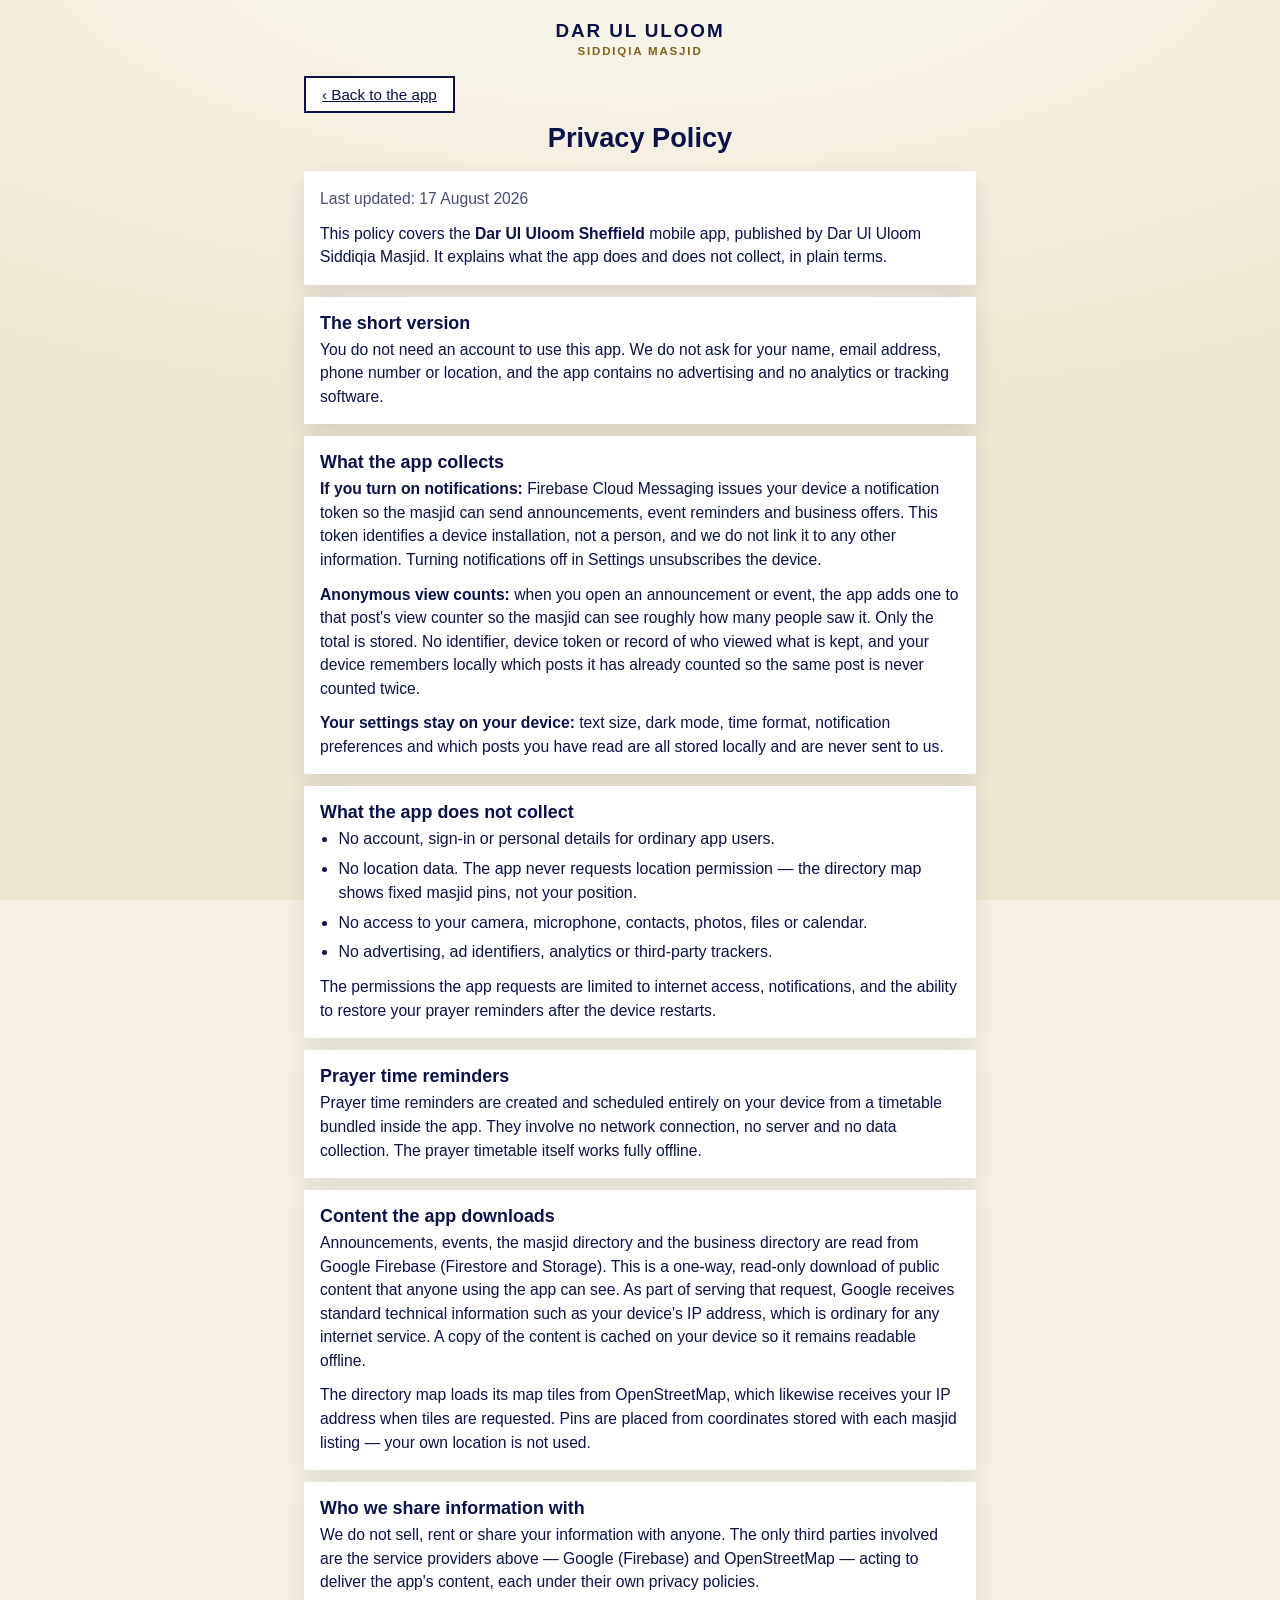
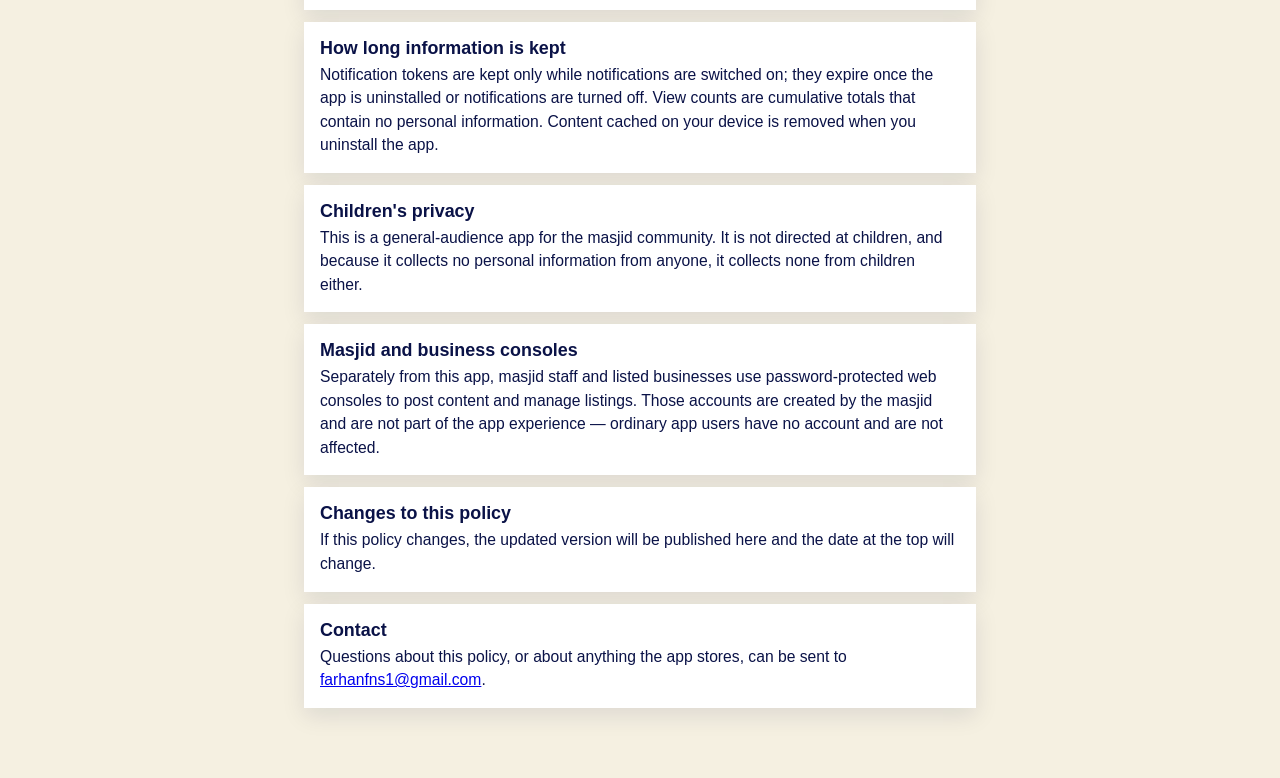
==== privacy.html @ 73d72290 "Sync web build: privacy policy page, iOS-readiness fixes - Add privacy.html, linked from Settings ->" ====
<!DOCTYPE html>
<html lang="en" data-theme="light">
<head>
<meta charset="UTF-8">
<meta name="viewport" content="width=device-width, initial-scale=1.0, maximum-scale=5.0, viewport-fit=cover">
<meta name="theme-color" content="#0A1247">
<title>Privacy Policy — Dar Ul Uloom Sheffield</title>
<!-- ?v= busts stale browser/CDN caches; bump it whenever css/js change -->
<link rel="stylesheet" href="css/theme.css?v=20260817b">
<link rel="stylesheet" href="css/app.css?v=20260817b">
<style>
  /* This page is read start-to-finish rather than scanned, so it runs a
     little narrower and looser than the app's list screens. */
  .policy{max-width:44rem;margin:0 auto;}
  .policy .item p{margin:0 0 calc(.7rem * var(--fs));}
  .policy .item p:last-child{margin-bottom:0;}
  .policy .item ul{margin:0 0 calc(.7rem * var(--fs));padding-left:1.15rem;}
  .policy .item li{margin-bottom:calc(.35rem * var(--fs));line-height:1.5;}
  .updated{opacity:.75;font-size:calc(.85rem * var(--fs));}
</style>
</head>
<body>
  <div class="wrap policy">
    <header>
      <p class="mosque">Dar Ul Uloom<span class="mosque-sub">Siddiqia Masjid</span></p>
    </header>

    <a class="backlink" href="index.html">‹ Back to the app</a>
    <h1 class="title">Privacy Policy</h1>

    <div class="list">
      <div class="item">
        <p class="updated">Last updated: 17 August 2026</p>
        <p>This policy covers the <b>Dar Ul Uloom Sheffield</b> mobile app, published by
           Dar Ul Uloom Siddiqia Masjid. It explains what the app does and does not
           collect, in plain terms.</p>
      </div>

      <div class="item">
        <h2>The short version</h2>
        <p>You do not need an account to use this app. We do not ask for your name,
           email address, phone number or location, and the app contains no advertising
           and no analytics or tracking software.</p>
      </div>

      <div class="item">
        <h2>What the app collects</h2>
        <p><b>If you turn on notifications:</b> Firebase Cloud Messaging issues your
           device a notification token so the masjid can send announcements, event
           reminders and business offers. This token identifies a device installation,
           not a person, and we do not link it to any other information. Turning
           notifications off in Settings unsubscribes the device.</p>
        <p><b>Anonymous view counts:</b> when you open an announcement or event, the app
           adds one to that post's view counter so the masjid can see roughly how many
           people saw it. Only the total is stored. No identifier, device token or
           record of who viewed what is kept, and your device remembers locally which
           posts it has already counted so the same post is never counted twice.</p>
        <p><b>Your settings stay on your device:</b> text size, dark mode, time format,
           notification preferences and which posts you have read are all stored locally
           and are never sent to us.</p>
      </div>

      <div class="item">
        <h2>What the app does not collect</h2>
        <ul>
          <li>No account, sign-in or personal details for ordinary app users.</li>
          <li>No location data. The app never requests location permission — the
              directory map shows fixed masjid pins, not your position.</li>
          <li>No access to your camera, microphone, contacts, photos, files or calendar.</li>
          <li>No advertising, ad identifiers, analytics or third-party trackers.</li>
        </ul>
        <p>The permissions the app requests are limited to internet access, notifications,
           and the ability to restore your prayer reminders after the device restarts.</p>
      </div>

      <div class="item">
        <h2>Prayer time reminders</h2>
        <p>Prayer time reminders are created and scheduled entirely on your device from a
           timetable bundled inside the app. They involve no network connection, no
           server and no data collection. The prayer timetable itself works fully
           offline.</p>
      </div>

      <div class="item">
        <h2>Content the app downloads</h2>
        <p>Announcements, events, the masjid directory and the business directory are
           read from Google Firebase (Firestore and Storage). This is a one-way,
           read-only download of public content that anyone using the app can see. As
           part of serving that request, Google receives standard technical information
           such as your device's IP address, which is ordinary for any internet service.
           A copy of the content is cached on your device so it remains readable offline.</p>
        <p>The directory map loads its map tiles from OpenStreetMap, which likewise
           receives your IP address when tiles are requested. Pins are placed from
           coordinates stored with each masjid listing — your own location is not used.</p>
      </div>

      <div class="item">
        <h2>Who we share information with</h2>
        <p>We do not sell, rent or share your information with anyone. The only third
           parties involved are the service providers above — Google (Firebase) and
           OpenStreetMap — acting to deliver the app's content, each under their own
           privacy policies.</p>
      </div>

      <div class="item">
        <h2>How long information is kept</h2>
        <p>Notification tokens are kept only while notifications are switched on; they
           expire once the app is uninstalled or notifications are turned off. View
           counts are cumulative totals that contain no personal information. Content
           cached on your device is removed when you uninstall the app.</p>
      </div>

      <div class="item">
        <h2>Children's privacy</h2>
        <p>This is a general-audience app for the masjid community. It is not directed at
           children, and because it collects no personal information from anyone, it
           collects none from children either.</p>
      </div>

      <div class="item">
        <h2>Masjid and business consoles</h2>
        <p>Separately from this app, masjid staff and listed businesses use
           password-protected web consoles to post content and manage listings. Those
           accounts are created by the masjid and are not part of the app experience —
           ordinary app users have no account and are not affected.</p>
      </div>

      <div class="item">
        <h2>Changes to this policy</h2>
        <p>If this policy changes, the updated version will be published here and the date
           at the top will change.</p>
      </div>

      <div class="item">
        <h2>Contact</h2>
        <p>Questions about this policy, or about anything the app stores, can be sent to
           <a id="contactEmail" href="mailto:farhanfns1@gmail.com">farhanfns1@gmail.com</a>.</p>
      </div>
    </div>
  </div>

  <script>
    /* The support address appears twice on the page (link text and href), so
       it is written from one place — swapping in a proper support address
       later is a one-line change here. */
    const CONTACT_EMAIL = "farhanfns1@gmail.com";
    const a = document.getElementById("contactEmail");
    a.textContent = CONTACT_EMAIL;
    a.href = "mailto:" + CONTACT_EMAIL;

    /* Match whatever theme and text size the app is set to, so following the
       link out of a dark-mode app does not flash a white page.

       The app passes both in the query string because on a device its
       settings live in Capacitor Preferences (see www/js/store.js), which
       this plain page cannot read — localStorage only holds them in a
       browser. So: URL first, localStorage second, light default last, which
       is also what a standalone visitor gets when this is hosted for the Play
       Store listing. */
    (function(){
      let theme = "", fs = "";
      try{
        const q = new URLSearchParams(location.search);
        theme = q.get("theme") || "";
        fs = q.get("fs") || "";
      }catch(e){ /* ignore */ }
      if(!theme || !fs){
        try{
          const s = JSON.parse(localStorage.getItem("settings.v1") || "{}");
          theme = theme || s.theme || "";
          fs = fs || s.fontScale || "";
        }catch(e){ /* storage blocked — defaults are fine */ }
      }
      if(theme === "dark" || theme === "light"){
        document.documentElement.setAttribute("data-theme", theme);
      }
      const n = Number(fs);
      if(n >= 0.85 && n <= 1.6){
        document.documentElement.style.setProperty("--fs", n.toFixed(2));
      }
    })();
  </script>
</body>
</html>
---- css/theme.css ----
/* ============================================================
   THEME — Dar Ul Uloom Siddiqia Masjid palette:
   navy (#0A1247) + gold (#C9A227) on cream (#F5F0E1),
   taken from the Islamic girih background design.
   Toggle dark mode with  <html data-theme="dark">.
   --fs is the user font-scale multiplier (Settings).
   ============================================================ */
@font-face{
  font-family:'Inter';
  font-style:normal;
  font-weight:100 900;          /* variable: covers all weights */
  font-display:swap;
  src:url('../fonts/inter.woff2') format('woff2');
}
:root{
  --bg:#F5F0E1;             /* cream page */
  --bg2:#EDE6D2;
  --header-grad-top:#FBF8EE;
  --card:#ffffff;
  --ink:#0A1247;            /* navy text */
  --muted:#5d6480;
  --brand:#0A1247;          /* navy (primary) */
  --brand-dark:#06081f;     /* deep navy (bars, table heads) */
  --accent:#7F631A;         /* deep gold — AA-readable text on cream/white */
  --accent-bright:#C9A227;  /* bright gold for lines, borders, highlights */
  --accent-soft:#F7EFD6;
  --line:#E2DAC4;
  --highlight:#FBF1D4;      /* highlighted "next"/today row */
  --highlight-edge:#C9A227;
  --friday:#EAF0F7;         /* Friday row tint (cool, distinct from today's gold) */
  --on-brand:#F5F0E1;       /* text on --brand surfaces */
  --on-navy:#F5F0E1;        /* always-cream text on deep-navy bars */
  --on-brand-soft:rgba(245,240,225,.78);
  --nav-bg:#0A1247;         /* navy bottom-nav bar */
  --nav-ink:rgba(245,240,225,.62);
  --nav-active:#E3C46A;     /* light gold active */
  --danger:#B3402E;         /* unread badge fill — warm brick, not a stock alarm red */
  --on-danger:#F5F0E1;      /* badge number, cream (matches --on-brand) not pure white */
  --pattern:url('../img/pattern-light.svg');
  --fs:1;

  /* Easing. The built-in CSS curves are too weak to read as intentional at
     the short durations this app uses. These are theme-level (not palette)
     so they deliberately sit outside the dark-mode block below. */
  --ease-out:cubic-bezier(0.23, 1, 0.32, 1);      /* entrances, press release */
  --ease-in-out:cubic-bezier(0.77, 0, 0.175, 1);  /* on-screen movement */
}

html[data-theme="dark"]{
  --bg:#0A1247;
  --bg2:#06081f;
  --header-grad-top:#141d5c;
  --card:#131b52;
  --ink:#F5F0E1;
  --muted:#a6adc8;
  --brand:#C9A227;
  --brand-dark:#06081f;
  --accent:#E3C46A;
  --accent-bright:#E3C46A;
  --accent-soft:#182154;
  --line:#26306e;
  --highlight:#1d2764;
  --highlight-edge:#C9A227;
  --friday:#101a4a;         /* Friday row tint (dark) */
  --on-brand:#0A1247;
  --on-brand-soft:rgba(10,18,71,.75);
  --on-navy:#F5F0E1;
  --nav-bg:#06081f;
  --nav-ink:rgba(245,240,225,.55);
  --nav-active:#E3C46A;
  /* Badge stays the same red in both themes — it always sits on navy nav
     chrome or a card, never on the page background, so it doesn't invert. */
  --danger:#C24A36;         /* a touch lighter than light mode, to hold up on dark navy */
  --on-danger:#F5F0E1;
  --pattern:url('../img/pattern-dark.svg');
}
---- css/app.css ----
/* ============================================================
   COMPONENTS — navy / gold theme. Colours from theme.css.
   The girih pattern tiles behind a soft radial wash.
   ============================================================ */
*{box-sizing:border-box;-webkit-tap-highlight-color:transparent;}
html,body{margin:0;padding:0;}
/* No rubber-band overscroll. On iOS the whole page bouncing past its own
   background is the clearest tell that an app is a wrapped website, and
   Apple reads that as a website (guideline 4.2). It also stops the browser's
   own pull-to-refresh fighting ours on Android and the web mirror — js/ptr.js
   drives itself from touchmove deltas, not from native overscroll, so it is
   unaffected by this. */
html,body{overscroll-behavior-y:none;}
body{
  background-color:var(--bg);            /* solid fallback under the layers */
  background-image:
    var(--pattern),
    radial-gradient(1200px 480px at 50% -8%, var(--header-grad-top) 0%, var(--bg) 46%, var(--bg2) 100%);
  background-repeat:repeat, no-repeat;
  background-size:220px 220px, auto;
  background-position:0 0, 0 0;
  background-attachment:fixed, fixed;
  color:var(--ink);
  font-family:'Inter',-apple-system,BlinkMacSystemFont,"Segoe UI",Roboto,"Helvetica Neue",Arial,sans-serif;
  min-height:100vh;
  -webkit-font-smoothing:antialiased;
  padding:0 0 calc(70px + env(safe-area-inset-bottom));
}
.wrap{max-width:560px;margin:0 auto;padding:0 16px;}
[hidden]{display:none !important;}

/* ---------- Header ---------- */
header{ text-align:center; padding:max(20px,env(safe-area-inset-top)) 0 4px; }
.mosque{
  font-size:calc(1.18rem*var(--fs));letter-spacing:.10em;text-transform:uppercase;
  font-weight:800;color:var(--ink);margin:0;line-height:1.15;
}
.mosque .mosque-sub{
  display:block;font-size:calc(.72rem*var(--fs));letter-spacing:.16em;
  font-weight:600;color:var(--accent);margin-top:3px;
}
.title{ font-size:calc(1.7rem*var(--fs));font-weight:800;margin:10px 0 0;line-height:1.1;color:var(--ink);text-align:center; }
.subtitle{ color:var(--muted);text-align:center;font-weight:700;margin:6px 0 0;font-size:calc(.9rem*var(--fs)); }

/* ---------- Date bar ---------- */
.datebar{ display:flex;align-items:stretch;gap:10px;margin-top:18px; }
.datebar .day{
  flex:1;background:var(--card);padding:14px 12px;text-align:center;
  box-shadow:0 8px 24px rgba(10,18,71,.10);display:flex;flex-direction:column;justify-content:center;
}
.day .dow{ font-size:calc(1.6rem*var(--fs));font-weight:800;color:var(--brand);line-height:1.1; }
.day .date{ font-size:calc(1.25rem*var(--fs));font-weight:800;margin-top:3px;color:var(--ink); }
.navbtn{
  width:54px;border:none;background:var(--brand);color:var(--on-brand);
  font-size:calc(1.7rem*var(--fs));font-weight:800;cursor:pointer;
  display:flex;align-items:center;justify-content:center;transition:filter .15s ease;
}
/* :hover moved to the Motion section at the end of this file, gated behind
   (hover: hover) so a tap does not leave it stuck on touch devices */
.navbtn:active{transform:scale(.96);}
.todaybtn{
  display:block;margin:12px auto 0;background:var(--card);border:2px solid var(--brand);
  color:var(--brand);font-weight:800;padding:8px 22px;font-size:calc(.95rem*var(--fs));
  cursor:pointer;letter-spacing:.02em;
}
.todaybtn[hidden]{display:none;}

/* ---------- Countdown ---------- */
.countdown{
  margin-top:12px;background:var(--card);border:2px solid var(--brand);
  padding:12px 16px;display:flex;align-items:center;justify-content:center;gap:10px;
  flex-wrap:wrap;color:var(--ink);text-align:center;box-shadow:0 8px 24px rgba(10,18,71,.08);
}
.cd-label{font-size:calc(1.02rem*var(--fs));font-weight:800;}
.cd-time{font-size:calc(1.5rem*var(--fs));font-weight:800;color:var(--accent);font-variant-numeric:tabular-nums;}
/* "less than a minute" / "now" need to fit where a short time normally sits */
.cd-time.text{font-size:calc(1rem*var(--fs));}
.cd-box{display:flex;align-items:center;justify-content:center;gap:10px;flex-wrap:wrap;flex:1;text-align:center;}
/* Both countdowns: two boxes side by side, split by a divider */
.countdown.split{gap:0;padding:0;}
.countdown.split .cd-box{flex-direction:column;gap:2px;padding:12px 10px;}
.countdown.split .cd-box + .cd-box{border-left:2px solid var(--accent-bright);}
.countdown.split .cd-label{font-size:calc(.82rem*var(--fs));}
.countdown.split .cd-time{font-size:calc(1.28rem*var(--fs));}
.countdown.split .cd-time.text{font-size:calc(.88rem*var(--fs));}

/* ---------- Current prayer bar ---------- */
/* --brand-dark is deep navy in both themes, so this stays readable */
.current{
  margin-top:10px;background:var(--brand-dark);color:var(--on-navy);
  padding:10px 14px;text-align:center;
  font-size:calc(1.02rem*var(--fs));font-weight:700;
  font-variant-numeric:tabular-nums;
}

/* ---------- Card / prayer table ---------- */
.card{ background:var(--card);margin-top:18px;overflow:hidden;box-shadow:0 10px 30px rgba(10,18,71,.12); }
.tablehead{
  display:grid;grid-template-columns:1.3fr 1fr 1fr;background:var(--brand-dark);color:var(--on-navy);
  font-weight:800;text-transform:uppercase;letter-spacing:.08em;font-size:calc(.82rem*var(--fs));
}
.tablehead div{padding:14px;}
.tablehead div:nth-child(1){text-align:left;}
.tablehead div:nth-child(2),.tablehead div:nth-child(3){text-align:right;}
.row{ display:grid;grid-template-columns:1.3fr 1fr 1fr;align-items:center;border-top:1px solid var(--line); }
/* Start-only / Jamaat-only view: two columns instead of three */
.tablehead.single{grid-template-columns:1.6fr 1fr;}
.row.single{grid-template-columns:1.6fr 1fr;}
.row .name{ text-align:left;padding:16px 14px;font-size:calc(1.25rem*var(--fs));font-weight:800;color:var(--ink); }
.row .sub{ display:block;font-size:calc(.72rem*var(--fs));font-weight:700;color:var(--muted);text-transform:uppercase;letter-spacing:.06em;margin-top:1px; }
.row .begins,.row .jamaat{ text-align:right;padding:16px 14px;font-size:calc(1.4rem*var(--fs));font-weight:800;font-variant-numeric:tabular-nums;color:var(--ink); }
.row .jamaat{color:var(--accent);}
.row .dash{color:var(--muted);opacity:.6;font-weight:700;}
.row.sunrise{background:var(--accent-soft);}
.row.sunrise .name{font-size:calc(1.05rem*var(--fs));color:var(--accent);}
.row.sunrise .begins{font-size:calc(1.2rem*var(--fs));color:var(--accent);}
.row.next{ background:var(--highlight);box-shadow:inset 4px 0 0 var(--highlight-edge); }
.row.next .name::after{
  content:"NEXT";display:inline-block;margin-left:8px;background:var(--brand);color:var(--on-brand);
  font-size:calc(.62rem*var(--fs));font-weight:800;padding:3px 8px;vertical-align:middle;letter-spacing:.08em;
}

/* ---------- Monthly timetable ---------- */
.tt-controls{display:flex;justify-content:center;margin-top:14px;}
.seg{display:inline-flex;border:2px solid var(--brand);overflow:hidden;}
.seg button{border:none;background:var(--card);color:var(--brand);font-weight:800;padding:9px 16px;cursor:pointer;font-size:calc(.92rem*var(--fs));}
.seg button.active{background:var(--brand);color:var(--on-brand);}
.monthgrid{ display:grid;grid-template-columns:repeat(3,1fr);gap:10px;margin-top:16px; }
.monthbtn{
  border:none;cursor:pointer;background:var(--card);color:var(--ink);font-weight:800;
  font-size:calc(.96rem*var(--fs));padding:15px 4px;box-shadow:0 6px 18px rgba(10,18,71,.10);
}
.monthbtn.active{background:var(--brand);color:var(--on-brand);}
.monthbtn:active{transform:scale(.97);}
.mt-cap{ color:var(--ink);font-weight:800;text-align:center;font-size:calc(1.2rem*var(--fs));margin:18px 0 10px; }
.mt-table{ width:100%;border-collapse:collapse;background:var(--card);font-variant-numeric:tabular-nums; }
.mt-table th{ background:var(--brand-dark);color:var(--on-navy);font-size:calc(.74rem*var(--fs));text-transform:uppercase;letter-spacing:.04em;padding:10px 6px;position:sticky;top:0; }
.mt-table td{ padding:10px 6px;text-align:center;border-top:1px solid var(--line);font-size:calc(.94rem*var(--fs));color:var(--ink);font-weight:700; }
.mt-table td.d{font-weight:800;color:var(--brand);}
.mt-table td.dy{color:var(--muted);font-size:calc(.86rem*var(--fs));}
/* Friday shading first so today's highlight wins when they coincide */
.mt-table tr.is-fri td{background:var(--friday);}
.mt-table tr.is-fri td.d,.mt-table tr.is-fri td.dy{font-weight:800;}
.mt-table tr.is-today td{background:var(--highlight);}
.mt-table tr.is-today td.d{color:var(--accent);}
/* An admin-customised Jamaat time is deliberately NOT marked here. To a
   congregant the masjid's time simply is the time; flagging it as edited
   invites doubt about which one to trust. The admin console highlights
   its own overridden cells instead, so the masjid can see where they
   differ from the Council of Mosque times. */

/* ---------- Sub-tabs ---------- */
.subtabs{ display:flex;margin-top:16px;border:2px solid var(--brand);overflow:hidden; }
/* min-width:0 is load-bearing: flex:1 = flex-basis:0%, but a flex item's
   default min-width is auto (its content's min-content width), so without
   this a long unbroken word like "Announcements" refuses to shrink below
   its own width and silently overflows past .subtabs' overflow:hidden —
   invisible clipping, not a visible bug, until --fs or a 4th tab exposes it. */
.subtab{
  flex:1;min-width:0;border:none;background:var(--card);color:var(--brand);font-weight:800;cursor:pointer;
  padding:12px 6px;font-size:calc(.96rem*var(--fs));letter-spacing:.02em;line-height:1.15;
  white-space:normal;overflow-wrap:break-word;hyphens:manual;text-align:center;
}
.subtab.active{background:var(--brand);color:var(--on-brand);}

/* ---------- Lists & items ---------- */
.list{margin-top:18px;display:flex;flex-direction:column;gap:12px;}
.item{ background:var(--card);box-shadow:0 8px 22px rgba(10,18,71,.10);padding:16px; }
.item.tappable{cursor:pointer;}
.item.tappable:active{transform:scale(.98);}
.item h2{ margin:0 0 4px;font-size:calc(1.12rem*var(--fs));color:var(--ink);font-weight:800; }
.item .meta{ color:var(--muted);font-weight:700;font-size:calc(.78rem*var(--fs));text-transform:uppercase;letter-spacing:.04em;margin-bottom:8px; }
.item p{ margin:6px 0 0;color:var(--ink);line-height:1.5;font-size:calc(.98rem*var(--fs)); }
.item img{ width:100%;height:auto;margin-top:10px;display:block; }
.item .chev{float:right;color:var(--brand);font-weight:800;font-size:1.3rem;line-height:1;}
.intro{ background:var(--accent-soft);padding:14px 16px;margin-top:18px;color:var(--ink);line-height:1.5;font-size:calc(.92rem*var(--fs));text-align:center; }

.empty{ color:var(--muted);text-align:center;margin:28px 8px;line-height:1.6;font-size:calc(.95rem*var(--fs)); }

/* boxed back button */
.backlink{ display:inline-flex;align-items:center;gap:6px;background:var(--card);border:2px solid var(--brand);color:var(--brand);font-weight:800;cursor:pointer;font-size:calc(.95rem*var(--fs));margin-top:14px;padding:8px 16px; }
.backlink:active{transform:scale(.97);}

/* ---------- Event cards (styled like announcement boxes) ---------- */
.event{ background:var(--card);box-shadow:0 8px 22px rgba(10,18,71,.10);padding:16px; }
.event h2{margin:2px 0 6px;color:var(--ink);font-size:calc(1.16rem*var(--fs));font-weight:800;}
.event .when{color:var(--accent);font-weight:800;font-size:calc(.96rem*var(--fs));}
.event .where{color:var(--muted);font-weight:700;font-size:calc(.88rem*var(--fs));margin-top:2px;}
.event p{margin:8px 0 0;color:var(--ink);line-height:1.5;font-size:calc(.96rem*var(--fs));}

/* ---------- Detail (masjid / business) ---------- */
.detail{margin-top:16px;}
.detail .field{ background:var(--card);box-shadow:0 6px 18px rgba(10,18,71,.08);padding:14px 16px;margin-bottom:10px; }
.detail .field .lbl{ color:var(--muted);font-weight:800;text-transform:uppercase;letter-spacing:.04em;font-size:calc(.72rem*var(--fs)); }
.detail .field .val{ color:var(--ink);font-weight:700;font-size:calc(1.02rem*var(--fs));margin-top:3px;line-height:1.45;word-break:break-word; }
.detail .field a{color:var(--accent);font-weight:800;text-decoration:none;}
/* --ink, not --brand-dark: --brand-dark is deliberately fixed at near-black
   in both themes (it backs the navy bars), so as heading text it turned
   near-invisible in dark mode. --ink flips with the theme and matches the
   business name above it. */
.detail .section-cap{color:var(--ink);font-weight:800;font-size:calc(1.05rem*var(--fs));margin:18px 0 8px;}
/* Layered on top of .section-cap rather than replacing it — the base class
   is also swept up in two shared font-weight rules further down. Centred
   and larger so it reads as the divider between a business's own details
   and its posts, with a hairline above to make the split explicit. */
.detail .section-cap.offers-cap{
  text-align:center;font-size:calc(1.35rem*var(--fs));
  margin:26px 0 14px;padding-top:18px;border-top:2px solid var(--line);
}
/* Social links sit in a normal .field box so they read as one more piece
   of business info rather than a loose row of icons. */
.social-row{ display:flex;gap:18px;margin-top:8px; }
.social-ico{ display:inline-flex;color:var(--accent);transition:transform 160ms var(--ease-out); }
.social-ico svg{ width:28px;height:28px;display:block;fill:currentColor; }
.social-ico:active{ transform:scale(.94); }

/* Copy-to-clipboard button on the right of address/phone fields */
.detail .field.has-copy{ display:flex;align-items:center;gap:10px; }
.detail .field .fieldmain{ flex:1;min-width:0; }
.copybtn{
  flex:0 0 auto;border:none;background:transparent;cursor:pointer;padding:8px;
  color:var(--muted);display:inline-flex;align-items:center;justify-content:center;
  transition:transform 160ms var(--ease-out), color 150ms ease;
}
.copybtn svg{ width:20px;height:20px;display:block;fill:currentColor; }
.copybtn:active{ transform:scale(.9); }
.copybtn.copied{ color:var(--accent); }
/* Card surface + Card-resting shadow, same as .item/.card. It used to use
   --accent-soft with no shadow, which in dark mode is nearly the same
   lightness as the page behind it — the card dissolved into the background
   and took its (individually legible) text with it. */
.offer{ background:var(--card);box-shadow:0 8px 22px rgba(10,18,71,.10);padding:12px 14px;margin-bottom:10px; }
.offer .meta{color:var(--muted);font-weight:700;font-size:calc(.74rem*var(--fs));text-transform:uppercase;}
.offer h3{margin:2px 0 4px;color:var(--ink);font-size:calc(1rem*var(--fs));font-weight:800;}
.offer img{width:100%;height:auto;display:block;margin:8px 0;}
.offer p{margin:0;color:var(--ink);line-height:1.45;font-size:calc(.94rem*var(--fs));}

/* ---------- Directory grid (square masjid cards, 2-up) ---------- */
.dir-grid{ display:grid;grid-template-columns:1fr 1fr;gap:12px;margin-top:18px; }
.dir-grid .card-sq{
  background:var(--card);box-shadow:0 8px 22px rgba(10,18,71,.10);
  padding:14px 12px;cursor:pointer;display:flex;flex-direction:column;justify-content:center;align-items:center;text-align:center;
}
.dir-grid .card-sq:active{transform:scale(.98);}
.dir-grid .card-sq h2{margin:0;color:var(--ink);font-size:calc(1.02rem*var(--fs));font-weight:800;line-height:1.2;}
.dir-grid .card-sq .meta{margin-top:6px;color:var(--muted);font-weight:700;font-size:calc(.78rem*var(--fs));}
/* Business logo. Cropped square so a portrait or landscape upload can't
   stretch one tile taller than its neighbour and break the grid. */
/* 4:3 rather than square: most business logos are horizontal wordmarks,
   which a square crop cuts the ends off. Wide enough to suit a photo too,
   without the image swallowing the 2-up tile. */
.dir-grid .card-sq .biz-thumb{ width:100%;aspect-ratio:4/3;object-fit:cover;margin-bottom:10px;display:block; }

/* Category filter and reset-alerts button share one row. The filter takes
   the slack because its option labels are long; the button only ever says
   two words. min-width:0 so the select can actually shrink (see .subtab). */
.dir-filter{ display:flex;gap:8px;align-items:stretch;margin-top:14px; }
.dir-filter select{ flex:1;min-width:0; }
.resetbtn{ flex:0 0 auto;margin-top:0;white-space:nowrap;padding:8px 12px;font-size:calc(.85rem*var(--fs)); }
/* A reserved-but-unfilled directory slot ("Masjid 3 (to be added)") is real,
   intentional admin content, not an error — but full card weight makes it
   read as a broken listing. Render it as an honestly empty ledger line
   instead: no shadow, no solid fill, a dashed hairline in place of a border. */
.dir-grid .card-sq.placeholder{background:transparent;box-shadow:none;border:2px dashed var(--line);}
.dir-grid .card-sq.placeholder h2{color:var(--muted);font-weight:700;}
.dir-grid .card-sq.placeholder .meta{color:var(--muted);font-weight:600;text-transform:uppercase;letter-spacing:.04em;}

/* ---------- Directory map ---------- */
.mapbtn{ width:100%;justify-content:center;margin-bottom:4px; }
#mapCanvas{
  height:min(60vh,460px);margin-top:14px;
  background:var(--card);border:2px solid var(--brand);
}
/* Leaflet ships rounded popups and a rounded zoom control; square them
   off so the map reads as part of this app rather than a foreign widget. */
#mapCanvas .leaflet-popup-content-wrapper,
#mapCanvas .leaflet-popup-tip,
#mapCanvas .leaflet-bar,
#mapCanvas .leaflet-bar a{ border-radius:0; }
#mapCanvas .leaflet-popup-content{ font-family:inherit;color:var(--ink);margin:12px 14px;line-height:1.45; }
#mapCanvas .leaflet-popup-content strong{ font-size:calc(1rem*var(--fs));font-weight:700; }
#mapCanvas .leaflet-popup-content span{ color:var(--muted);font-size:calc(.85rem*var(--fs)); }
#mapCanvas .map-detail{
  margin-top:10px;background:var(--brand);color:var(--on-brand);border:none;
  padding:8px 14px;font-weight:700;font-size:calc(.88rem*var(--fs));
  font-family:inherit;cursor:pointer;
  transition:transform 160ms var(--ease-out);
}
#mapCanvas .map-detail:active{ transform:scale(.97); }

/* ---------- Settings ---------- */
.settings{margin-top:18px;display:flex;flex-direction:column;gap:14px;}
.set-card{ background:var(--card);box-shadow:0 8px 22px rgba(10,18,71,.10);padding:16px; }
.set-card h2{margin:0 0 12px;color:var(--ink);font-size:calc(1.05rem*var(--fs));font-weight:800;}
.set-row{ display:flex;align-items:center;justify-content:space-between;gap:12px;padding:8px 0;border-top:1px solid var(--line); }
.set-row:first-of-type{border-top:none;}
.set-row .lbl{color:var(--ink);font-weight:700;font-size:calc(.98rem*var(--fs));}
.set-row .lbl small{display:block;color:var(--muted);font-weight:600;font-size:calc(.78rem*var(--fs));margin-top:2px;}
.stepper{display:inline-flex;align-items:center;gap:10px;}
.stepper button{ border:none;background:var(--brand);color:var(--on-brand);width:40px;height:40px;font-weight:800;cursor:pointer;font-size:1.2rem;line-height:1; }
.stepper button:active{transform:scale(.94);}
.stepper .v{min-width:46px;text-align:center;font-weight:800;color:var(--ink);}
.num-input{ width:74px;padding:9px;border:2px solid var(--line);background:var(--card);color:var(--ink);font-weight:800;font-size:calc(1rem*var(--fs));text-align:center; }
select.sel{ padding:9px 10px;border:2px solid var(--line);background:var(--card);color:var(--ink);font-weight:800;font-size:calc(.95rem*var(--fs)); }

/* iOS-style toggle — deliberately rounded (with the pull-to-refresh spinner
   below), the two intentional exceptions to the Square Corner Rule. */
.toggle{position:relative;width:52px;height:30px;flex:0 0 auto;}
.toggle input{opacity:0;width:100%;height:100%;margin:0;cursor:pointer;}
.toggle .track{ position:absolute;inset:0;background:var(--line);border-radius:30px;transition:background 150ms ease;pointer-events:none; }
/* shadow tinted from --brand navy, not black, per the Navy Shadow Rule */
.toggle .knob{ position:absolute;top:3px;left:3px;width:24px;height:24px;background:#fff;border-radius:50%;transition:transform 150ms var(--ease-out);box-shadow:0 2px 4px rgba(10,18,71,.25);pointer-events:none; }
.toggle input:checked + .track{background:var(--brand);}
.toggle input:checked + .track + .knob{transform:translateX(22px);}

/* ---------- Footer note ---------- */
.note{ color:var(--muted);font-size:calc(.82rem*var(--fs));text-align:center;margin:22px 8px 0;line-height:1.5; }

/* ---------- Pull-to-refresh ---------- */
.ptr{ position:relative;height:0;overflow:hidden;display:flex;align-items:center;justify-content:center;color:var(--brand);font-weight:800;font-size:calc(.85rem*var(--fs));transition:height .15s ease; }
.ptr.pulling{height:46px;}
.ptr .spin{width:18px;height:18px;border:3px solid var(--line);border-top-color:var(--brand);border-radius:50%;margin-right:8px;}
.ptr.refreshing .spin{animation:ptr-spin .7s linear infinite;}
@keyframes ptr-spin{to{transform:rotate(360deg);}}

/* ---------- Bottom navigation (text-only) ---------- */
.bottomnav{
  position:fixed;left:0;right:0;bottom:0;z-index:30;
  display:flex;background:var(--nav-bg);
  padding-bottom:env(safe-area-inset-bottom);
  box-shadow:0 -4px 20px rgba(10,18,71,.30);
}
/* The bar has a fixed width and six items, so its type deliberately does
   NOT scale with --fs — otherwise large text sizes overflow the bar. */
.navitem{
  flex:1;min-width:0;border:none;background:transparent;color:var(--nav-ink);cursor:pointer;
  display:flex;flex-direction:column;align-items:center;justify-content:center;gap:4px;padding:8px 2px;
  font-size:.7rem;font-weight:500;letter-spacing:0;line-height:1.15;
  /* long labels wrap instead of being clipped; "Announce&shy;ments"
     supplies a tidy break point, break-word is the fallback */
  white-space:normal;overflow-wrap:normal;hyphens:manual;text-align:center;
}
.navitem .ico{width:22px;height:22px;display:block;}
/* currentColor so the icon dims/tints with the label — previously the icon
   stayed solid white and only the text marked the active tab */
.navitem .ico svg{width:100%;height:100%;fill:currentColor;display:block;}
.navitem.active{color:var(--nav-active);}
.navitem:active{transform:scale(.96);}

/* ---------- Unread badge ----------
   The third and final sanctioned exception to the Square Corner Rule
   (alongside the settings toggle and the pull-to-refresh spinner): a
   circular count badge is near-universal native convention and reads
   as status chrome, not as one of the app's surfaces.
   Radius is a pill rather than 50% so a two-digit count stays legible
   instead of squashing into an ellipse. Size is fixed rather than
   scaled by --fs, for the same reason the nav itself opts out. */
.navitem .ico, .subtab, .dir-grid .card-sq{ position:relative; }
.badge{
  position:absolute;top:-5px;right:-8px;
  min-width:16px;height:16px;padding:0 4px;
  border-radius:999px;
  background:var(--danger);color:var(--on-danger);
  font-size:.62rem;font-weight:700;line-height:16px;text-align:center;
  font-variant-numeric:tabular-nums;
  box-shadow:0 2px 4px rgba(10,18,71,.25);
  pointer-events:none;
}
/* Sub-tabs and directory tiles are padded boxes, so their badge tucks
   into the corner instead of hanging off an icon's edge. */
.subtab .badge, .dir-grid .card-sq .badge{ top:5px;right:5px; }

/* ---------- "More" drawer ---------- */
.drawer-backdrop{ position:fixed;inset:0;background:rgba(6,8,31,.5);z-index:40; }
.drawer{
  position:fixed;left:0;right:0;bottom:0;z-index:41;background:var(--nav-bg);
  padding:8px 0 calc(14px + env(safe-area-inset-bottom));
  max-width:560px;margin:0 auto;box-shadow:0 -10px 40px rgba(6,8,31,.4);
}
.drawer .grip{width:42px;height:5px;border-radius:3px;background:rgba(255,255,255,.35);margin:8px auto 6px;}
.drawer .draweritem{
  display:flex;align-items:center;gap:14px;width:100%;border:none;background:transparent;
  padding:15px 22px;font-size:calc(1.05rem*var(--fs));font-weight:600;color:var(--on-navy);cursor:pointer;text-align:left;
}
.drawer .draweritem .ico{width:22px;height:22px;display:inline-flex;flex:0 0 auto;}
.drawer .draweritem .ico svg{width:100%;height:100%;fill:#ffffff;}
.drawer .draweritem:active{background:rgba(255,255,255,.12);}

/* Square corners are the system default (border-radius's initial value is
   0) — every card/button/image above deliberately omits its own radius
   rather than declaring 0 and relying on this block to win the cascade.
   The only two rounded shapes in the app are the toggle switch and the
   pull-to-refresh spinner, both declared explicitly where they're defined. */
/* Directory boxes: plain box, no green strip on top */
.dir-grid .card-sq{ border-top:none; }

/* ---------- Lighter Inter weighting ---------- */
body{ font-weight:400; }
/* secondary / body text → regular */
.subtitle,.row .sub,.item .meta,.detail .field .lbl,.offer .meta,.set-row .lbl,
.set-row .lbl small,.note,.intro,.item p,.event p,.detail .field .val,
.event .where,.offer p,.stepper .v,.ptr{ font-weight:400; }
/* headings, labels, nav, controls → medium */
.mosque,.title,.day .dow,.day .date,.navbtn,.todaybtn,.cd-label,.tablehead,
.subtab,.monthbtn,.seg button,.mt-cap,.item h2,.event h2,.event .when,.offer h3,
.section-cap,.set-card h2,.navitem,.backlink,.mt-table th,.mt-table td,.mt-table td.d,
.num-input,select.sel,.stepper button,.dir-grid .card-sq h2,.dir-grid .card-sq .meta{ font-weight:500; }
/* prayer times kept clearly readable → semibold */
.row .name,.row .begins,.row .jamaat,.cd-time,.row.next .name::after{ font-weight:600; }
/* titles & headings → bold */
.mosque,.title,.item h2,.event h2,.set-card h2,.section-cap,.mt-cap,
.dir-grid .card-sq h2,.offer h3{ font-weight:700; }

/* ---------- Event images ---------- */
.event img{width:100%;height:auto;display:block;margin:10px 0 4px;}

/* ---------- Settings "About" link row ---------- */
.set-row.linkrow{cursor:pointer;border-top:none;padding:4px 0;}
.linkrow .chev{color:var(--brand);font-weight:800;font-size:1.3rem;line-height:1;}
.set-row.linkrow:active{opacity:.7;}

/* ---------- First-run onboarding ---------- */
.onboard-banner{
  background:var(--brand-dark);color:var(--on-navy);padding:16px;margin-top:16px;
  text-align:center;font-weight:600;line-height:1.6;font-size:calc(1rem*var(--fs));
}
.onboard-continue{
  display:block;width:100%;margin:18px 0 8px;background:var(--brand);color:var(--on-brand);
  border:none;padding:16px;font-weight:700;font-size:calc(1.05rem*var(--fs));
  cursor:pointer;font-family:inherit;letter-spacing:.02em;
}
.onboard-continue:active{transform:scale(.99);}
/* timetable dates bold; sub-tab headings bold */
.mt-table td.d{ font-weight:700; }
.subtab{ font-weight:700; }

/* ============================================================
   MOTION
   Last in the file so these transitions win over the earlier
   component rules. Only transform/opacity/colour animate — all
   composited, none trigger layout. Durations are deliberately
   short: this is a reference app people check quickly, and the
   bottom nav is tapped more than anything else in it.
   Paired with www/js/motion.js.
   ============================================================ */

/* ---- Press feedback ----
   The :active scales above already existed but had no transition, so the
   press snapped and the release snapped back. These three had no :active
   state at all despite being buttons. */
.todaybtn:active,.seg button:active,.subtab:active{ transform:scale(.97); }

.navbtn,.todaybtn,.monthbtn,.seg button,.subtab,.item.tappable,.backlink,
.dir-grid .card-sq,.stepper button,.navitem,.onboard-continue,.set-row.linkrow{
  transition:transform 160ms var(--ease-out),
             opacity 160ms var(--ease-out),
             color 150ms ease,
             filter 150ms ease;
}

/* ---- Entrances ----
   One-shot animations with no fill, so the resting state is always the
   normal, fully-visible one. See the note at the top of js/motion.js for
   why these are animations rather than transitions. */

/* Bottom-nav tab switch. Incoming section only; the outgoing one hides
   instantly, so there is no overlap and no delay before the new view is
   usable. 160ms is deliberately near the floor of perceptible. */
.wrap > section.view-enter{ animation:view-in 160ms var(--ease-out); }
@keyframes view-in{ from{ opacity:0;transform:translateY(6px); } }

/* Content swapped inside a view (sub-tabs, refreshes) fades only: the tabs
   sit directly above the list, so vertical movement there reads as jitter. */
.fade-enter{ animation:fade-in 120ms var(--ease-out); }
@keyframes fade-in{ from{ opacity:0; } }

/* Directory drill-down. Detail arrives from the right, the list returns
   from the left, so the hierarchy is legible. Small offsets — a cue, not
   a page transition. */
#mosqueDetail.detail-enter{ animation:detail-in 200ms var(--ease-out); }
@keyframes detail-in{ from{ opacity:0;transform:translateX(12px); } }
#dirList.back-enter{ animation:back-in 200ms var(--ease-out); }
@keyframes back-in{ from{ opacity:0;transform:translateX(-8px); } }

/* ---- List stagger (first render of Events / Announcements) ----
   Purely decorative, and never blocks interaction. Capped at six items:
   past that the delay outweighs the effect. */
/* `backwards` holds the from-state through the delay, so the hidden period
   comes from the animation itself — nothing keeps an item at opacity:0 if
   the animation never runs. */
.list.stagger > *{ animation:item-in 240ms var(--ease-out) backwards; }
.list.stagger > *:nth-child(1){animation-delay:0ms;}
.list.stagger > *:nth-child(2){animation-delay:40ms;}
.list.stagger > *:nth-child(3){animation-delay:80ms;}
.list.stagger > *:nth-child(4){animation-delay:120ms;}
.list.stagger > *:nth-child(5){animation-delay:160ms;}
.list.stagger > *:nth-child(n+6){animation-delay:200ms;}
@keyframes item-in{ from{ opacity:0;transform:translateY(8px); } }

/* ---- Badge entrance ----
   Plain CSS animation rather than motion.js's enter(): badges re-render
   with every list render, and enter()'s remove/reflow/re-add replay is
   built for whole-view entrances, not dozens of list items. */
.badge{ animation:badge-in 160ms var(--ease-out); }
@keyframes badge-in{ from{ opacity:0;transform:scale(.4); } }

/* ---- Reduced motion ----
   Gentler, not zero: the fades stay (they still bridge the content swap),
   the movement goes. The stagger is skipped in JS. */
@media (prefers-reduced-motion: reduce){
  /* swap in the movement-free keyframe; the fade still bridges the swap */
  .wrap > section.view-enter,
  #mosqueDetail.detail-enter,
  #dirList.back-enter{ animation-name:fade-in; }
  .navbtn:active,.todaybtn:active,.monthbtn:active,.item.tappable:active,
  .backlink:active,.dir-grid .card-sq:active,.stepper button:active,
  .navitem:active,.onboard-continue:active,.seg button:active,
  .subtab:active,.social-ico:active,.copybtn:active{ transform:none; }
  .list.stagger > *{ animation:none; }
  .badge{ animation-name:fade-in; }   /* keep the fade, drop the pop */
}

/* ---- Hover ----
   Gated so a tap on a touch device does not leave a stuck hover state. */
@media (hover: hover) and (pointer: fine){
  .navbtn:hover{ filter:brightness(1.06); }
}
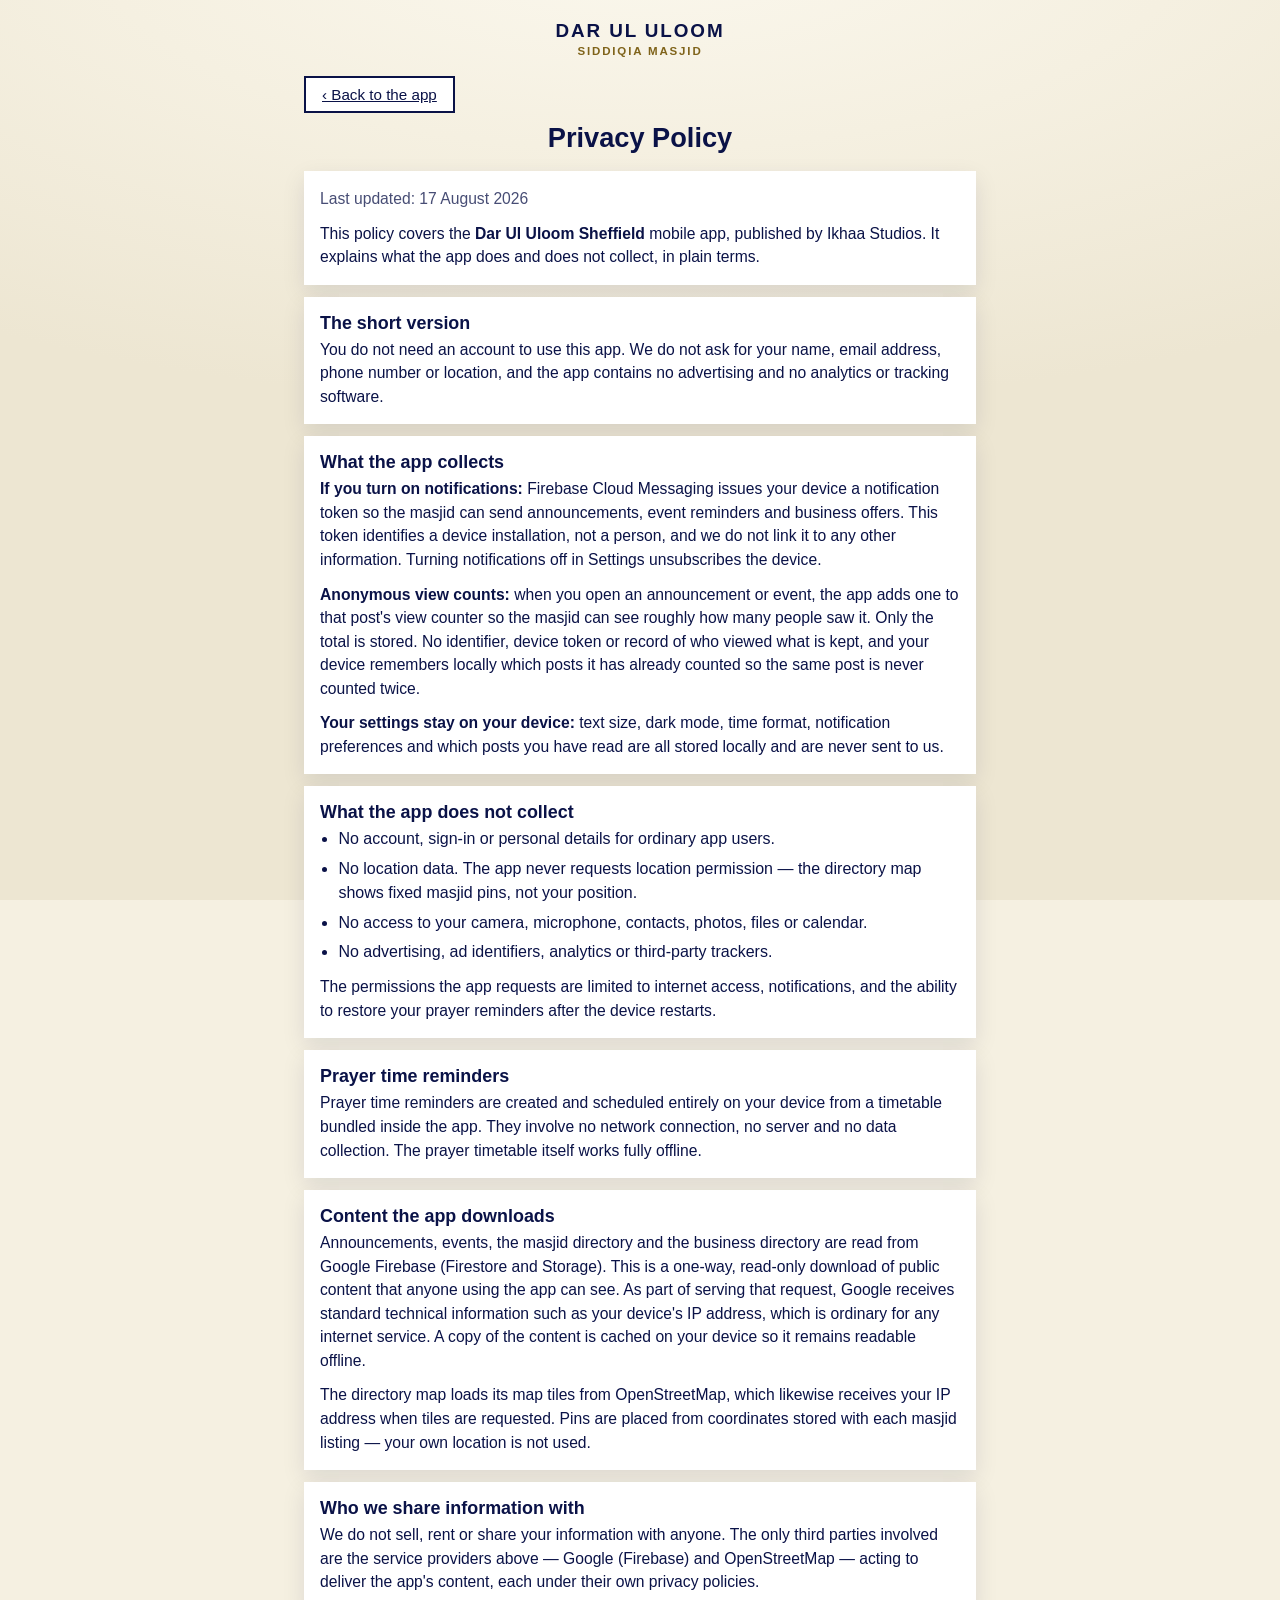
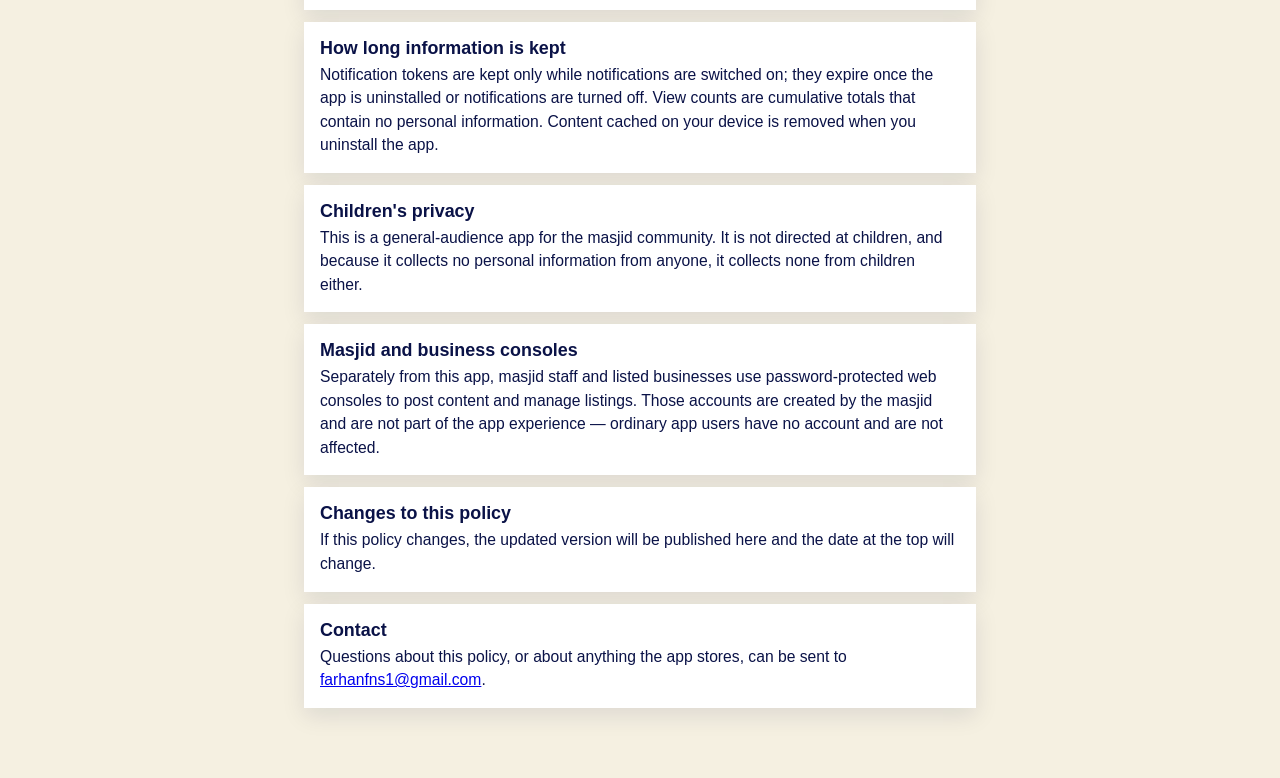
==== commit 1588ca8b: "Credit Ikhaa Studios as publisher in the privacy policy Co-Authored-By: Claude Sonnet 5 <noreply@ant" ====
--- a/privacy.html
+++ b/privacy.html
@@ -32,7 +32,7 @@
       <div class="item">
         <p class="updated">Last updated: 17 August 2026</p>
         <p>This policy covers the <b>Dar Ul Uloom Sheffield</b> mobile app, published by
-           Dar Ul Uloom Siddiqia Masjid. It explains what the app does and does not
+           Ikhaa Studios. It explains what the app does and does not
            collect, in plain terms.</p>
       </div>
 
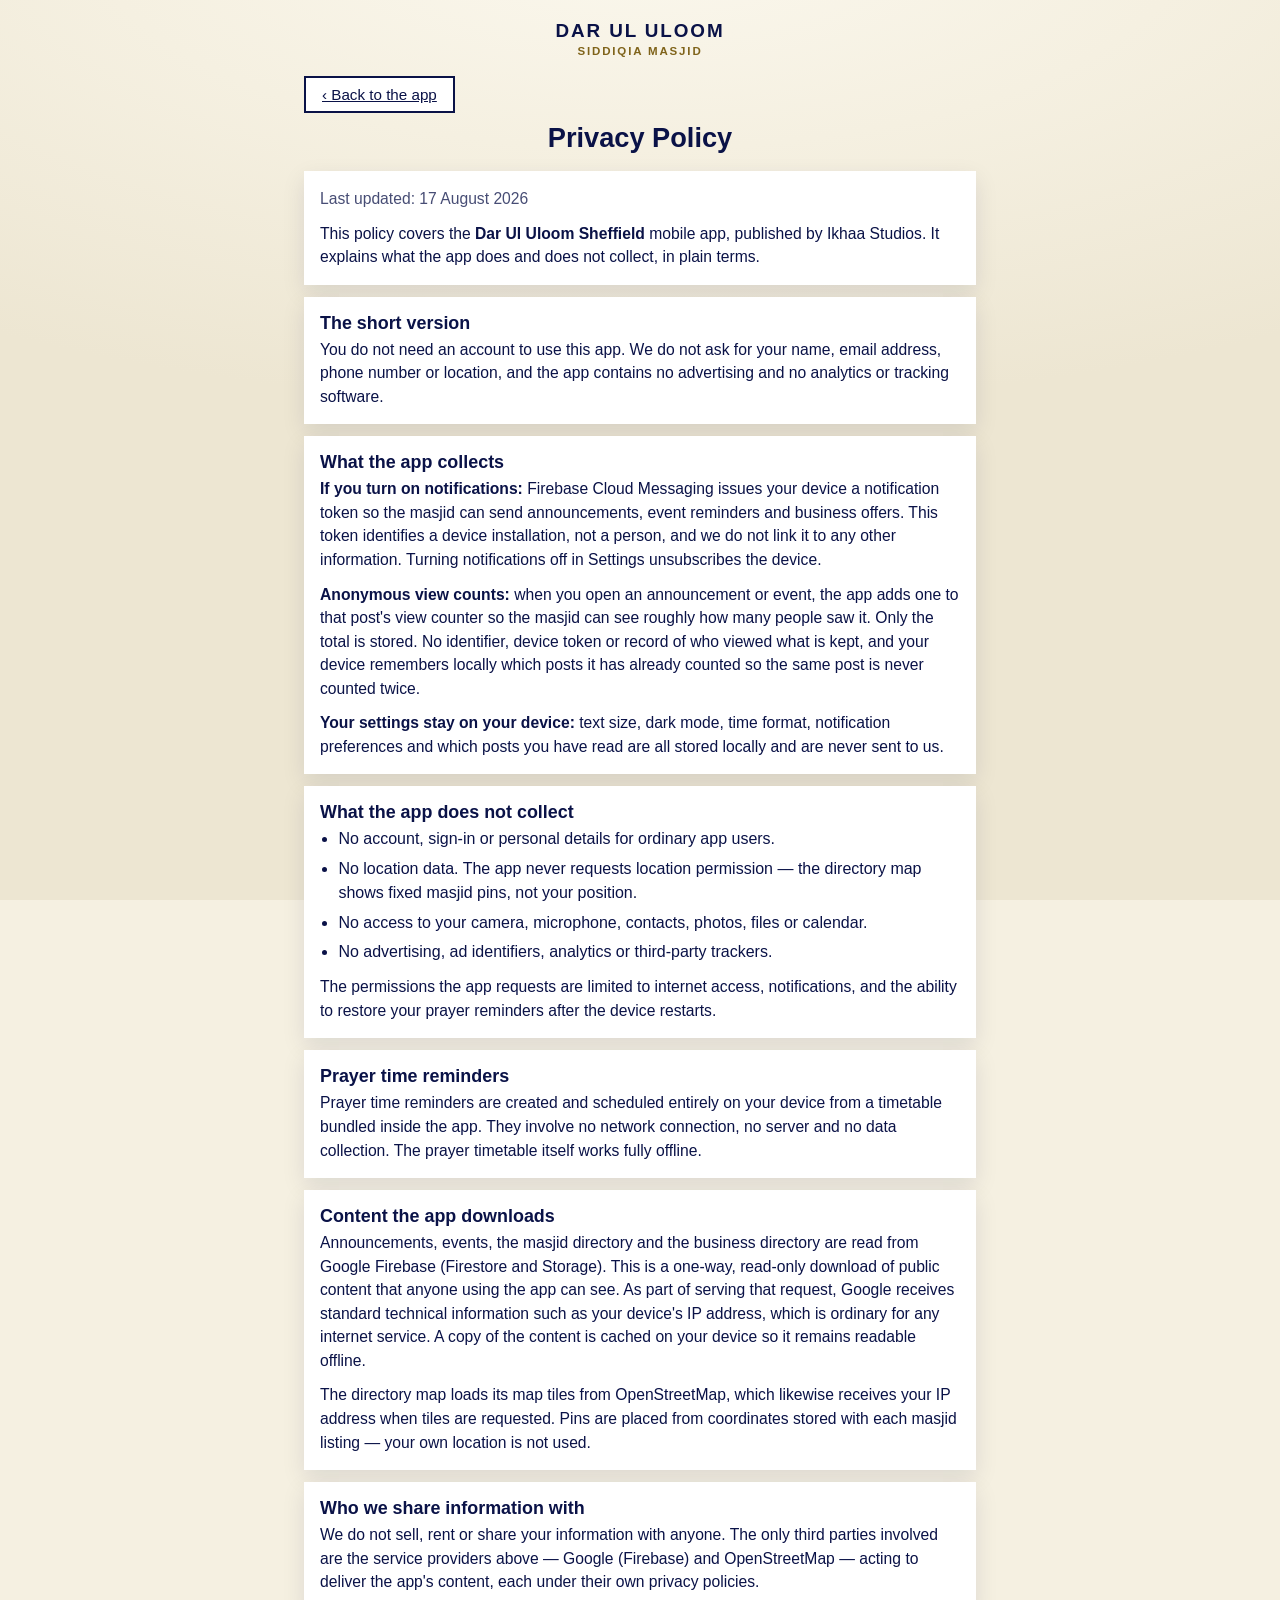
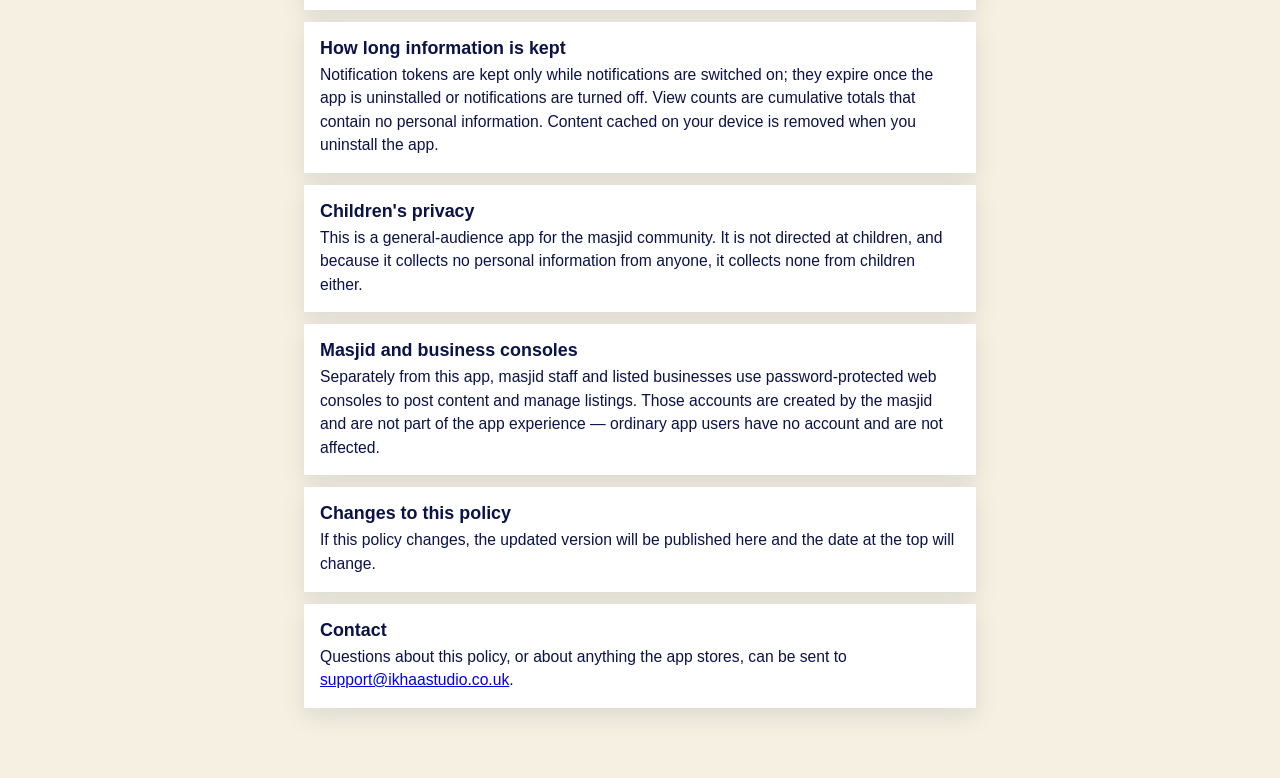
==== commit 06655cca: "Use a real support email instead of a personal Gmail farhanfns1@gmail.com was the public contact in " ====
--- a/privacy.html
+++ b/privacy.html
@@ -134,7 +134,7 @@
       <div class="item">
         <h2>Contact</h2>
         <p>Questions about this policy, or about anything the app stores, can be sent to
-           <a id="contactEmail" href="mailto:farhanfns1@gmail.com">farhanfns1@gmail.com</a>.</p>
+           <a id="contactEmail" href="mailto:support@ikhaastudio.co.uk">support@ikhaastudio.co.uk</a>.</p>
       </div>
     </div>
   </div>
@@ -143,7 +143,7 @@
     /* The support address appears twice on the page (link text and href), so
        it is written from one place — swapping in a proper support address
        later is a one-line change here. */
-    const CONTACT_EMAIL = "farhanfns1@gmail.com";
+    const CONTACT_EMAIL = "support@ikhaastudio.co.uk";
     const a = document.getElementById("contactEmail");
     a.textContent = CONTACT_EMAIL;
     a.href = "mailto:" + CONTACT_EMAIL;
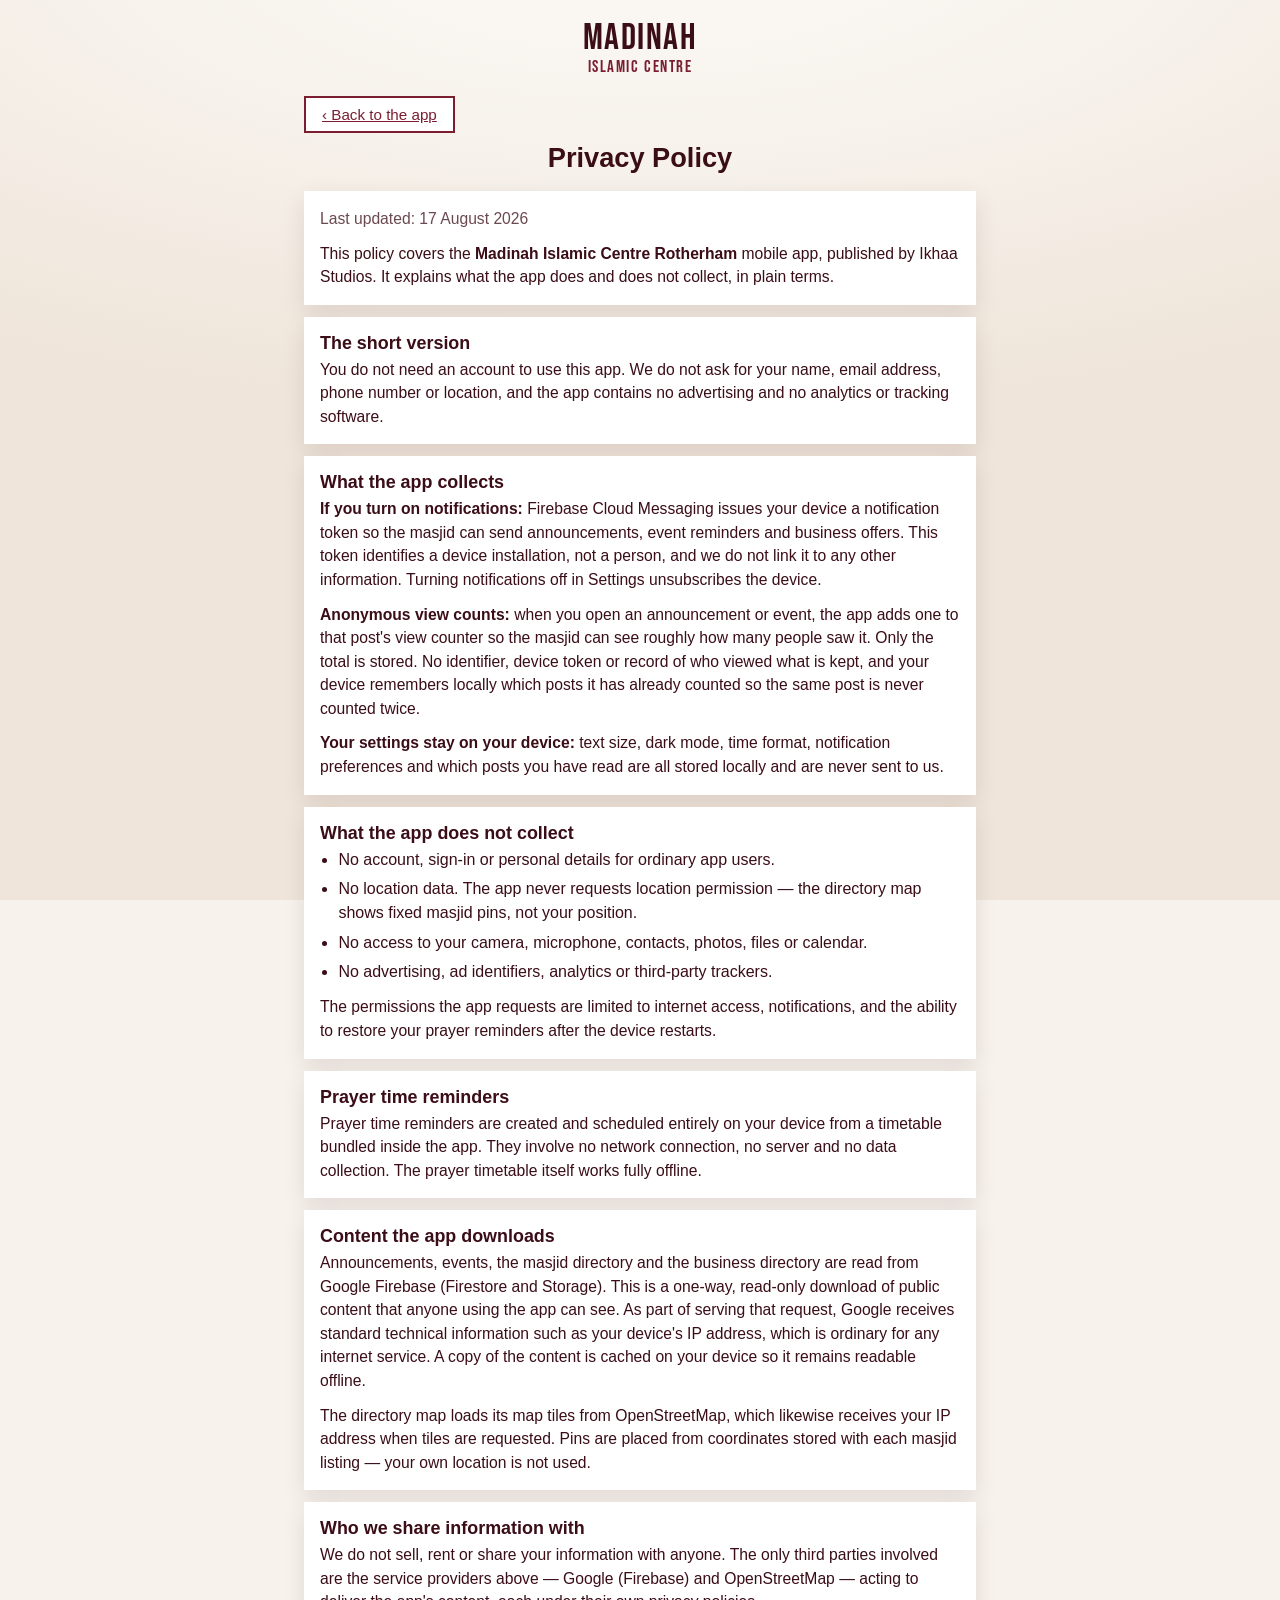
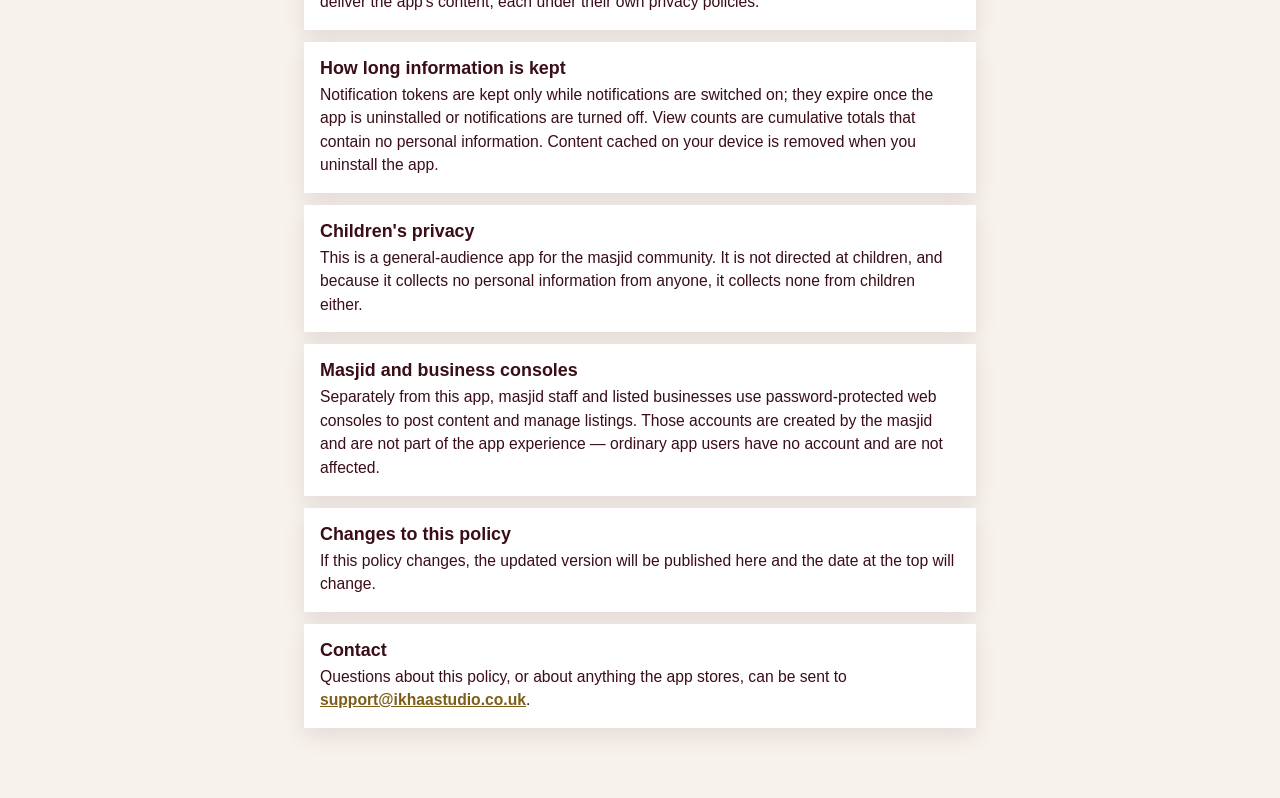
==== commit 718ca2c6: "Switch the test build to Madinah Islamic Centre This site now carries the Madinah Islamic Centre (Ro" ====
--- a/privacy.html
+++ b/privacy.html
@@ -2,12 +2,12 @@
 <html lang="en" data-theme="light">
 <head>
 <meta charset="UTF-8">
-<meta name="viewport" content="width=device-width, initial-scale=1.0, maximum-scale=5.0, viewport-fit=cover">
-<meta name="theme-color" content="#0A1247">
-<title>Privacy Policy — Dar Ul Uloom Sheffield</title>
+<meta name="viewport" content="width=device-width, initial-scale=1.0, maximum-scale=1.0, user-scalable=no, viewport-fit=cover">
+<meta name="theme-color" content="#7B1E30">
+<title>Privacy Policy — Madinah Islamic Centre Rotherham</title>
 <!-- ?v= busts stale browser/CDN caches; bump it whenever css/js change -->
-<link rel="stylesheet" href="css/theme.css?v=20260817b">
-<link rel="stylesheet" href="css/app.css?v=20260817b">
+<link rel="stylesheet" href="css/theme.css?v=20261110a">
+<link rel="stylesheet" href="css/app.css?v=20261110a">
 <style>
   /* This page is read start-to-finish rather than scanned, so it runs a
      little narrower and looser than the app's list screens. */
@@ -22,7 +22,7 @@
 <body>
   <div class="wrap policy">
     <header>
-      <p class="mosque">Dar Ul Uloom<span class="mosque-sub">Siddiqia Masjid</span></p>
+      <p class="mosque"><span class="mosque-name">Madinah</span><span class="mosque-sub">Islamic Centre</span></p>
     </header>
 
     <a class="backlink" href="index.html">‹ Back to the app</a>
@@ -31,7 +31,7 @@
     <div class="list">
       <div class="item">
         <p class="updated">Last updated: 17 August 2026</p>
-        <p>This policy covers the <b>Dar Ul Uloom Sheffield</b> mobile app, published by
+        <p>This policy covers the <b>Madinah Islamic Centre Rotherham</b> mobile app, published by
            Ikhaa Studios. It explains what the app does and does not
            collect, in plain terms.</p>
       </div>
--- a/css/theme.css
+++ b/css/theme.css
@@ -1,7 +1,8 @@
 /* ============================================================
-   THEME — Dar Ul Uloom Siddiqia Masjid palette:
-   navy (#0A1247) + gold (#C9A227) on cream (#F5F0E1),
-   taken from the Islamic girih background design.
+   THEME — Madinah Islamic Centre palette:
+   maroon (#7B1E30) + gold (#C49A3C) on warm ivory (#F7F2EC).
+   A first pass at the masjid's maroon; the logo's own teal
+   (#1B8592) is kept for the Friday rows so the two read together.
    Toggle dark mode with  <html data-theme="dark">.
    --fs is the user font-scale multiplier (Settings).
    ============================================================ */
@@ -12,30 +13,51 @@
   font-display:swap;
   src:url('../fonts/inter.woff2') format('woff2');
 }
+/* Bebas Neue (SIL OFL), latin subset — the closest free match to the heavy
+   condensed capitals of "MADINA ISLAMIC CENTRE" in the masjid's logo. Used
+   for the header name only. */
+@font-face{
+  font-family:'Bebas Neue';
+  font-style:normal;
+  font-weight:400;
+  font-display:swap;
+  src:url('../fonts/bebas-neue.woff2') format('woff2');
+}
 :root{
-  --bg:#F5F0E1;             /* cream page */
-  --bg2:#EDE6D2;
-  --header-grad-top:#FBF8EE;
+  --bg:#F7F2EC;             /* warm ivory page */
+  --bg2:#EFE5DA;
+  --header-grad-top:#FCF9F5;
   --card:#ffffff;
-  --ink:#0A1247;            /* navy text */
-  --muted:#5d6480;
-  --brand:#0A1247;          /* navy (primary) */
-  --brand-dark:#06081f;     /* deep navy (bars, table heads) */
-  --accent:#7F631A;         /* deep gold — AA-readable text on cream/white */
-  --accent-bright:#C9A227;  /* bright gold for lines, borders, highlights */
-  --accent-soft:#F7EFD6;
-  --line:#E2DAC4;
-  --highlight:#FBF1D4;      /* highlighted "next"/today row */
-  --highlight-edge:#C9A227;
-  --friday:#EAF0F7;         /* Friday row tint (cool, distinct from today's gold) */
-  --on-brand:#F5F0E1;       /* text on --brand surfaces */
-  --on-navy:#F5F0E1;        /* always-cream text on deep-navy bars */
-  --on-brand-soft:rgba(245,240,225,.78);
-  --nav-bg:#0A1247;         /* navy bottom-nav bar */
-  --nav-ink:rgba(245,240,225,.62);
-  --nav-active:#E3C46A;     /* light gold active */
-  --danger:#B3402E;         /* unread badge fill — warm brick, not a stock alarm red */
-  --on-danger:#F5F0E1;      /* badge number, cream (matches --on-brand) not pure white */
+  --ink:#3A0D17;            /* near-black maroon text */
+  --muted:#6E585D;
+  --brand:#7B1E30;          /* maroon (primary) */
+  --brand-dark:#3E0C17;     /* deep maroon (bars, table heads) */
+  --accent:#7E5D19;         /* deep gold — AA-readable text on ivory/white */
+  --accent-bright:#C49A3C;  /* bright gold for lines, borders, highlights */
+  --accent-soft:#F6ECD8;
+  --line:#E7DACD;
+  --highlight:#FAEEDA;      /* highlighted "next"/today row */
+  --highlight-edge:#C49A3C;
+  --friday:#DCEDEF;         /* Friday row tint — the logo's teal, distinct from today's gold */
+  --friday-edge:#1B8592;    /* Friday's left edge bar */
+  --friday-ink:#125F68;     /* Friday date + "Jmh" */
+  --selected:#7B1E30;       /* timetable row the reader tapped: solid, unlike the tints */
+  --on-selected:#F7F2EC;
+  --on-brand:#F7F2EC;       /* text on --brand surfaces */
+  --on-navy:#F7F2EC;        /* always-ivory text on the deep bars */
+  --on-brand-soft:rgba(247,242,236,.78);
+  --nav-bg:#7B1E30;         /* maroon bottom-nav bar */
+  --nav-ink:rgba(247,242,236,.66);
+  --nav-active:#EBC77A;     /* light gold active */
+  /* Unread badge. Gold rather than the usual red: a red pill disappears
+     against a maroon nav bar. Dark maroon number on it clears AA. */
+  --danger:#EBC04F;
+  --on-danger:#3E0C17;
+  --shadow-rgb:62,12,23;    /* card/nav shadows are tinted from the brand, never black */
+  /* Body-copy links. Declared once rather than per-theme on purpose: it
+     resolves against whichever --accent is in force, so the dark block below
+     needs no counterpart and a masjid re-skin only has to set --accent. */
+  --link:var(--accent);
   --pattern:url('../img/pattern-light.svg');
   --fs:1;
 
@@ -47,30 +69,33 @@
 }
 
 html[data-theme="dark"]{
-  --bg:#0A1247;
-  --bg2:#06081f;
-  --header-grad-top:#141d5c;
-  --card:#131b52;
-  --ink:#F5F0E1;
-  --muted:#a6adc8;
-  --brand:#C9A227;
-  --brand-dark:#06081f;
-  --accent:#E3C46A;
-  --accent-bright:#E3C46A;
-  --accent-soft:#182154;
-  --line:#26306e;
-  --highlight:#1d2764;
-  --highlight-edge:#C9A227;
-  --friday:#101a4a;         /* Friday row tint (dark) */
-  --on-brand:#0A1247;
-  --on-brand-soft:rgba(10,18,71,.75);
-  --on-navy:#F5F0E1;
-  --nav-bg:#06081f;
-  --nav-ink:rgba(245,240,225,.55);
-  --nav-active:#E3C46A;
-  /* Badge stays the same red in both themes — it always sits on navy nav
-     chrome or a card, never on the page background, so it doesn't invert. */
-  --danger:#C24A36;         /* a touch lighter than light mode, to hold up on dark navy */
-  --on-danger:#F5F0E1;
+  --bg:#1F0A10;
+  --bg2:#15060A;
+  --header-grad-top:#2B1017;
+  --card:#2C1118;
+  --ink:#F7F2EC;
+  --muted:#C4AEB3;
+  --brand:#D9AA4E;
+  --brand-dark:#15060A;
+  --accent:#EBC77A;
+  --accent-bright:#EBC77A;
+  --accent-soft:#35151C;
+  --line:#4C2029;
+  --highlight:#3D1821;
+  --highlight-edge:#D9AA4E;
+  --friday:#123B41;         /* Friday row tint (dark) */
+  --friday-edge:#6CC4CD;
+  --friday-ink:#B2E2E7;
+  --selected:#D9AA4E;       /* gold fill, maroon text: the inverse of the light theme */
+  --on-selected:#2B0A12;
+  --on-brand:#2B0A12;
+  --on-brand-soft:rgba(43,10,18,.75);
+  --on-navy:#F7F2EC;
+  --nav-bg:#15060A;
+  --nav-ink:rgba(247,242,236,.58);
+  --nav-active:#EBC77A;
+  --danger:#EBC04F;
+  --on-danger:#2B0A12;
+  --shadow-rgb:0,0,0;
   --pattern:url('../img/pattern-dark.svg');
 }
--- a/css/app.css
+++ b/css/app.css
@@ -1,8 +1,12 @@
 /* ============================================================
-   COMPONENTS — navy / gold theme. Colours from theme.css.
+   COMPONENTS — brand / gold theme. Colours from theme.css.
    The girih pattern tiles behind a soft radial wash.
    ============================================================ */
-*{box-sizing:border-box;-webkit-tap-highlight-color:transparent;}
+/* touch-action:manipulation is what stops double-tap enlarging the page, on
+   iOS and Android alike; the viewport meta in index.html stops pinch. Leaflet's
+   own rules are more specific, so the map keeps its pinch zoom. */
+*{box-sizing:border-box;-webkit-tap-highlight-color:transparent;touch-action:manipulation;}
+html{-webkit-text-size-adjust:100%;text-size-adjust:100%;}
 html,body{margin:0;padding:0;}
 /* No rubber-band overscroll. On iOS the whole page bouncing past its own
    background is the clearest tell that an app is a wrapped website, and
@@ -30,14 +34,40 @@
 [hidden]{display:none !important;}
 
 /* ---------- Header ---------- */
-header{ text-align:center; padding:max(20px,env(safe-area-inset-top)) 0 4px; }
+/* --head-top keeps a gap under the phone's status bar. The logo tile hangs from
+   the header's bottom edge, so min-height (gap + tile + its 4px offset) stops a
+   short header pushing the tile up under the clock and battery. */
+header{
+  --head-top:max(20px, calc(env(safe-area-inset-top) + 8px));
+  position:relative;text-align:center;padding:var(--head-top) 66px 4px;
+  min-height:calc(var(--head-top) + 62px);
+}
+/* The masjid's logo, top right. Rounded on purpose: it is the logo's own tile,
+   not a component, so the square-corner rule does not apply. The header's
+   side padding matches the tile so the centred name can never run under it. */
+.brand-tile{
+  position:absolute;right:0;bottom:4px;width:58px;height:58px;padding:3px;
+  background:#fff;border-radius:12px;box-shadow:0 4px 14px rgba(var(--shadow-rgb),.14);
+  display:flex;align-items:center;justify-content:center;
+}
+.brand-tile img{width:100%;height:auto;display:block;}
 .mosque{
   font-size:calc(1.18rem*var(--fs));letter-spacing:.10em;text-transform:uppercase;
   font-weight:800;color:var(--ink);margin:0;line-height:1.15;
 }
+.mosque .mosque-name{
+  font-family:'Bebas Neue','Arial Narrow',sans-serif;font-weight:400;font-synthesis:none;
+  letter-spacing:.04em;line-height:1;white-space:nowrap;display:block;
+  /* Always one line: follows the text-size setting, but is capped at the
+     width left beside the logo tile (MADINAH is ~3.3em wide in this face). */
+  font-size:min(calc(2.3rem*var(--fs)), calc((min(100vw, 560px) - 170px) / 3.6));
+}
+/* "ISLAMIC CENTRE" sits under the name in the same condensed capitals,
+   as it does in the logo, only smaller and in the brand colour. */
 .mosque .mosque-sub{
-  display:block;font-size:calc(.72rem*var(--fs));letter-spacing:.16em;
-  font-weight:600;color:var(--accent);margin-top:3px;
+  display:block;font-family:'Bebas Neue','Arial Narrow',sans-serif;font-weight:400;
+  letter-spacing:.09em;line-height:1;white-space:nowrap;color:var(--brand);margin-top:2px;
+  font-size:min(calc(1.05rem*var(--fs)), calc((min(100vw, 560px) - 170px) / 7.2));
 }
 .title{ font-size:calc(1.7rem*var(--fs));font-weight:800;margin:10px 0 0;line-height:1.1;color:var(--ink);text-align:center; }
 .subtitle{ color:var(--muted);text-align:center;font-weight:700;margin:6px 0 0;font-size:calc(.9rem*var(--fs)); }
@@ -46,7 +76,7 @@
 .datebar{ display:flex;align-items:stretch;gap:10px;margin-top:18px; }
 .datebar .day{
   flex:1;background:var(--card);padding:14px 12px;text-align:center;
-  box-shadow:0 8px 24px rgba(10,18,71,.10);display:flex;flex-direction:column;justify-content:center;
+  box-shadow:0 8px 24px rgba(var(--shadow-rgb),.10);display:flex;flex-direction:column;justify-content:center;
 }
 .day .dow{ font-size:calc(1.6rem*var(--fs));font-weight:800;color:var(--brand);line-height:1.1; }
 .day .date{ font-size:calc(1.25rem*var(--fs));font-weight:800;margin-top:3px;color:var(--ink); }
@@ -69,7 +99,7 @@
 .countdown{
   margin-top:12px;background:var(--card);border:2px solid var(--brand);
   padding:12px 16px;display:flex;align-items:center;justify-content:center;gap:10px;
-  flex-wrap:wrap;color:var(--ink);text-align:center;box-shadow:0 8px 24px rgba(10,18,71,.08);
+  flex-wrap:wrap;color:var(--ink);text-align:center;box-shadow:0 8px 24px rgba(var(--shadow-rgb),.08);
 }
 .cd-label{font-size:calc(1.02rem*var(--fs));font-weight:800;}
 .cd-time{font-size:calc(1.5rem*var(--fs));font-weight:800;color:var(--accent);font-variant-numeric:tabular-nums;}
@@ -94,7 +124,7 @@
 }
 
 /* ---------- Card / prayer table ---------- */
-.card{ background:var(--card);margin-top:18px;overflow:hidden;box-shadow:0 10px 30px rgba(10,18,71,.12); }
+.card{ background:var(--card);margin-top:18px;overflow:hidden;box-shadow:0 10px 30px rgba(var(--shadow-rgb),.12); }
 .tablehead{
   display:grid;grid-template-columns:1.3fr 1fr 1fr;background:var(--brand-dark);color:var(--on-navy);
   font-weight:800;text-transform:uppercase;letter-spacing:.08em;font-size:calc(.82rem*var(--fs));
@@ -111,6 +141,8 @@
 .row .begins,.row .jamaat{ text-align:right;padding:16px 14px;font-size:calc(1.4rem*var(--fs));font-weight:800;font-variant-numeric:tabular-nums;color:var(--ink); }
 .row .jamaat{color:var(--accent);}
 .row .dash{color:var(--muted);opacity:.6;font-weight:700;}
+/* Friday's eyebrow over Zuhr */
+.row .jummah{ display:block;font-size:calc(.68rem*var(--fs));font-weight:800;color:var(--accent);text-transform:uppercase;letter-spacing:.1em;margin-bottom:2px; }
 .row.sunrise{background:var(--accent-soft);}
 .row.sunrise .name{font-size:calc(1.05rem*var(--fs));color:var(--accent);}
 .row.sunrise .begins{font-size:calc(1.2rem*var(--fs));color:var(--accent);}
@@ -128,7 +160,7 @@
 .monthgrid{ display:grid;grid-template-columns:repeat(3,1fr);gap:10px;margin-top:16px; }
 .monthbtn{
   border:none;cursor:pointer;background:var(--card);color:var(--ink);font-weight:800;
-  font-size:calc(.96rem*var(--fs));padding:15px 4px;box-shadow:0 6px 18px rgba(10,18,71,.10);
+  font-size:calc(.96rem*var(--fs));padding:15px 4px;box-shadow:0 6px 18px rgba(var(--shadow-rgb),.10);
 }
 .monthbtn.active{background:var(--brand);color:var(--on-brand);}
 .monthbtn:active{transform:scale(.97);}
@@ -138,11 +170,18 @@
 .mt-table td{ padding:10px 6px;text-align:center;border-top:1px solid var(--line);font-size:calc(.94rem*var(--fs));color:var(--ink);font-weight:700; }
 .mt-table td.d{font-weight:800;color:var(--brand);}
 .mt-table td.dy{color:var(--muted);font-size:calc(.86rem*var(--fs));}
-/* Friday shading first so today's highlight wins when they coincide */
+/* Friday shading first so today's highlight wins when they coincide, and
+   the tapped row last so it always reads as "the one I picked". The edge
+   bar on the first cell carries Friday on its own, without the tint. */
+.mt-table tbody tr{cursor:pointer;-webkit-tap-highlight-color:transparent;}
 .mt-table tr.is-fri td{background:var(--friday);}
-.mt-table tr.is-fri td.d,.mt-table tr.is-fri td.dy{font-weight:800;}
+.mt-table tr.is-fri td:first-child{box-shadow:inset 4px 0 0 var(--friday-edge);}
+.mt-table tr.is-fri td.d,.mt-table tr.is-fri td.dy{font-weight:800;color:var(--friday-ink);}
 .mt-table tr.is-today td{background:var(--highlight);}
 .mt-table tr.is-today td.d{color:var(--accent);}
+.mt-table tr.is-today td:first-child{box-shadow:inset 4px 0 0 var(--highlight-edge);}
+.mt-table tr.is-sel td{background:var(--selected);color:var(--on-selected);}
+.mt-table tr.is-sel td.d,.mt-table tr.is-sel td.dy{color:var(--on-selected);}
 /* An admin-customised Jamaat time is deliberately NOT marked here. To a
    congregant the masjid's time simply is the time; flagging it as edited
    invites doubt about which one to trust. The admin console highlights
@@ -165,7 +204,7 @@
 
 /* ---------- Lists & items ---------- */
 .list{margin-top:18px;display:flex;flex-direction:column;gap:12px;}
-.item{ background:var(--card);box-shadow:0 8px 22px rgba(10,18,71,.10);padding:16px; }
+.item{ background:var(--card);box-shadow:0 8px 22px rgba(var(--shadow-rgb),.10);padding:16px; }
 .item.tappable{cursor:pointer;}
 .item.tappable:active{transform:scale(.98);}
 .item h2{ margin:0 0 4px;font-size:calc(1.12rem*var(--fs));color:var(--ink);font-weight:800; }
@@ -174,6 +213,8 @@
 .item img{ width:100%;height:auto;margin-top:10px;display:block; }
 .item .chev{float:right;color:var(--brand);font-weight:800;font-size:1.3rem;line-height:1;}
 .intro{ background:var(--accent-soft);padding:14px 16px;margin-top:18px;color:var(--ink);line-height:1.5;font-size:calc(.92rem*var(--fs));text-align:center; }
+.intro-signup{ margin:0 0 10px;padding-bottom:10px;border-bottom:1px solid var(--line);font-weight:700; }
+.intro-signup a{ color:var(--link);text-decoration:underline;text-underline-offset:2px; }
 
 .empty{ color:var(--muted);text-align:center;margin:28px 8px;line-height:1.6;font-size:calc(.95rem*var(--fs)); }
 
@@ -182,7 +223,7 @@
 .backlink:active{transform:scale(.97);}
 
 /* ---------- Event cards (styled like announcement boxes) ---------- */
-.event{ background:var(--card);box-shadow:0 8px 22px rgba(10,18,71,.10);padding:16px; }
+.event{ background:var(--card);box-shadow:0 8px 22px rgba(var(--shadow-rgb),.10);padding:16px; }
 .event h2{margin:2px 0 6px;color:var(--ink);font-size:calc(1.16rem*var(--fs));font-weight:800;}
 .event .when{color:var(--accent);font-weight:800;font-size:calc(.96rem*var(--fs));}
 .event .where{color:var(--muted);font-weight:700;font-size:calc(.88rem*var(--fs));margin-top:2px;}
@@ -190,10 +231,16 @@
 
 /* ---------- Detail (masjid / business) ---------- */
 .detail{margin-top:16px;}
-.detail .field{ background:var(--card);box-shadow:0 6px 18px rgba(10,18,71,.08);padding:14px 16px;margin-bottom:10px; }
+.detail .field{ background:var(--card);box-shadow:0 6px 18px rgba(var(--shadow-rgb),.08);padding:14px 16px;margin-bottom:10px; }
 .detail .field .lbl{ color:var(--muted);font-weight:800;text-transform:uppercase;letter-spacing:.04em;font-size:calc(.72rem*var(--fs)); }
 .detail .field .val{ color:var(--ink);font-weight:700;font-size:calc(1.02rem*var(--fs));margin-top:3px;line-height:1.45;word-break:break-word; }
 .detail .field a{color:var(--accent);font-weight:800;text-decoration:none;}
+/* Prose links inside body copy. Every other anchor in the app is already
+   themed (directory fields, social icons, back links); these two sit in plain
+   .item text and were falling through to the browser's default blue, which is
+   unreadable against the dark theme. Targeted by id rather than `.item a` so
+   this can't reach the themed anchors above. */
+#privacyLink, #contactEmail{ color:var(--link);font-weight:700;text-decoration:underline; }
 /* --ink, not --brand-dark: --brand-dark is deliberately fixed at near-black
    in both themes (it backs the navy bars), so as heading text it turned
    near-invisible in dark mode. --ink flips with the theme and matches the
@@ -229,7 +276,7 @@
    --accent-soft with no shadow, which in dark mode is nearly the same
    lightness as the page behind it — the card dissolved into the background
    and took its (individually legible) text with it. */
-.offer{ background:var(--card);box-shadow:0 8px 22px rgba(10,18,71,.10);padding:12px 14px;margin-bottom:10px; }
+.offer{ background:var(--card);box-shadow:0 8px 22px rgba(var(--shadow-rgb),.10);padding:12px 14px;margin-bottom:10px; }
 .offer .meta{color:var(--muted);font-weight:700;font-size:calc(.74rem*var(--fs));text-transform:uppercase;}
 .offer h3{margin:2px 0 4px;color:var(--ink);font-size:calc(1rem*var(--fs));font-weight:800;}
 .offer img{width:100%;height:auto;display:block;margin:8px 0;}
@@ -238,7 +285,7 @@
 /* ---------- Directory grid (square masjid cards, 2-up) ---------- */
 .dir-grid{ display:grid;grid-template-columns:1fr 1fr;gap:12px;margin-top:18px; }
 .dir-grid .card-sq{
-  background:var(--card);box-shadow:0 8px 22px rgba(10,18,71,.10);
+  background:var(--card);box-shadow:0 8px 22px rgba(var(--shadow-rgb),.10);
   padding:14px 12px;cursor:pointer;display:flex;flex-direction:column;justify-content:center;align-items:center;text-align:center;
 }
 .dir-grid .card-sq:active{transform:scale(.98);}
@@ -290,7 +337,7 @@
 
 /* ---------- Settings ---------- */
 .settings{margin-top:18px;display:flex;flex-direction:column;gap:14px;}
-.set-card{ background:var(--card);box-shadow:0 8px 22px rgba(10,18,71,.10);padding:16px; }
+.set-card{ background:var(--card);box-shadow:0 8px 22px rgba(var(--shadow-rgb),.10);padding:16px; }
 .set-card h2{margin:0 0 12px;color:var(--ink);font-size:calc(1.05rem*var(--fs));font-weight:800;}
 .set-row{ display:flex;align-items:center;justify-content:space-between;gap:12px;padding:8px 0;border-top:1px solid var(--line); }
 .set-row:first-of-type{border-top:none;}
@@ -306,10 +353,12 @@
 /* iOS-style toggle — deliberately rounded (with the pull-to-refresh spinner
    below), the two intentional exceptions to the Square Corner Rule. */
 .toggle{position:relative;width:52px;height:30px;flex:0 0 auto;}
-.toggle input{opacity:0;width:100%;height:100%;margin:0;cursor:pointer;}
+/* appearance:none, not opacity:0 — a TV remote's D-pad navigation skips
+   fully transparent elements, which made every switch unreachable. */
+.toggle input{-webkit-appearance:none;appearance:none;background:none;border:0;display:block;width:100%;height:100%;margin:0;cursor:pointer;}
 .toggle .track{ position:absolute;inset:0;background:var(--line);border-radius:30px;transition:background 150ms ease;pointer-events:none; }
 /* shadow tinted from --brand navy, not black, per the Navy Shadow Rule */
-.toggle .knob{ position:absolute;top:3px;left:3px;width:24px;height:24px;background:#fff;border-radius:50%;transition:transform 150ms var(--ease-out);box-shadow:0 2px 4px rgba(10,18,71,.25);pointer-events:none; }
+.toggle .knob{ position:absolute;top:3px;left:3px;width:24px;height:24px;background:#fff;border-radius:50%;transition:transform 150ms var(--ease-out);box-shadow:0 2px 4px rgba(var(--shadow-rgb),.25);pointer-events:none; }
 .toggle input:checked + .track{background:var(--brand);}
 .toggle input:checked + .track + .knob{transform:translateX(22px);}
 
@@ -328,7 +377,7 @@
   position:fixed;left:0;right:0;bottom:0;z-index:30;
   display:flex;background:var(--nav-bg);
   padding-bottom:env(safe-area-inset-bottom);
-  box-shadow:0 -4px 20px rgba(10,18,71,.30);
+  box-shadow:0 -4px 20px rgba(var(--shadow-rgb),.30);
 }
 /* The bar has a fixed width and six items, so its type deliberately does
    NOT scale with --fs — otherwise large text sizes overflow the bar. */
@@ -363,7 +412,7 @@
   background:var(--danger);color:var(--on-danger);
   font-size:.62rem;font-weight:700;line-height:16px;text-align:center;
   font-variant-numeric:tabular-nums;
-  box-shadow:0 2px 4px rgba(10,18,71,.25);
+  box-shadow:0 2px 4px rgba(var(--shadow-rgb),.25);
   pointer-events:none;
 }
 /* Sub-tabs and directory tiles are padded boxes, so their badge tucks
@@ -525,3 +574,38 @@
 @media (hover: hover) and (pointer: fine){
   .navbtn:hover{ filter:brightness(1.06); }
 }
+
+/* ---- Focus ----
+   Only shows for keyboard / TV-remote focus, never on a tap. On an Android
+   TV box the D-pad is the only way around the app, so the ring has to be
+   unmissable from across a room. */
+:focus-visible{ outline:3px solid var(--accent-bright); outline-offset:2px; }
+tr:focus-visible{ outline-offset:-3px; }
+
+/* ---- Large text on narrow phones ----
+   --fs scales type, but the screen stays the same width. These min() caps only
+   bite when the text would no longer fit (they sit above the 100% size at
+   every phone width), so the largest Text size setting grows as far as the
+   screen allows and then stops instead of clipping the Jamaat column. */
+body{ overflow-wrap:break-word; }
+.title{ font-size:min(calc(1.7rem*var(--fs)), 10.8vw); }
+.tablehead,.row{ grid-template-columns:repeat(3,minmax(0,1fr)); }
+.tablehead.single,.row.single{ grid-template-columns:minmax(0,1.6fr) minmax(0,1fr); }
+.tablehead{ font-size:min(calc(.82rem*var(--fs)), 3.5vw); letter-spacing:.05em; }
+.tablehead div{ padding:14px min(14px, 2.6vw); }
+.row .name{ padding:16px min(14px, 2.6vw); font-size:min(calc(1.25rem*var(--fs)), 6vw); }
+.row .sub{ font-size:min(calc(.72rem*var(--fs)), 3.4vw); }
+/* The vw term is 5vw at 100% text, where "11.53 AM" just fits on one line,
+   and rises to 7.4vw at 160%, where the AM/PM is allowed to wrap below it. */
+.row .begins,.row .jamaat{
+  padding:16px min(14px, 2.6vw);
+  font-size:min(calc(1.4rem*var(--fs)), calc(5vw + (var(--fs) - 1)*4vw));
+}
+.row.sunrise .name{ font-size:min(calc(1.05rem*var(--fs)), 6vw); }
+.row.sunrise .begins{ font-size:min(calc(1.2rem*var(--fs)), calc(5vw + (var(--fs) - 1)*3vw)); }
+.countdown.split .cd-label{ font-size:min(calc(.82rem*var(--fs)), 3.9vw); }
+.countdown.split .cd-time{ font-size:min(calc(1.28rem*var(--fs)), 6.4vw); }
+.short-times .row .begins,.short-times .row .jamaat{ font-size:min(calc(1.4rem*var(--fs)), 7.4vw); }
+.short-times .row.sunrise .begins{ font-size:min(calc(1.2rem*var(--fs)), 7vw); }
+select.sel{ max-width:100%; min-width:0; }
+.set-row{ flex-wrap:wrap; }
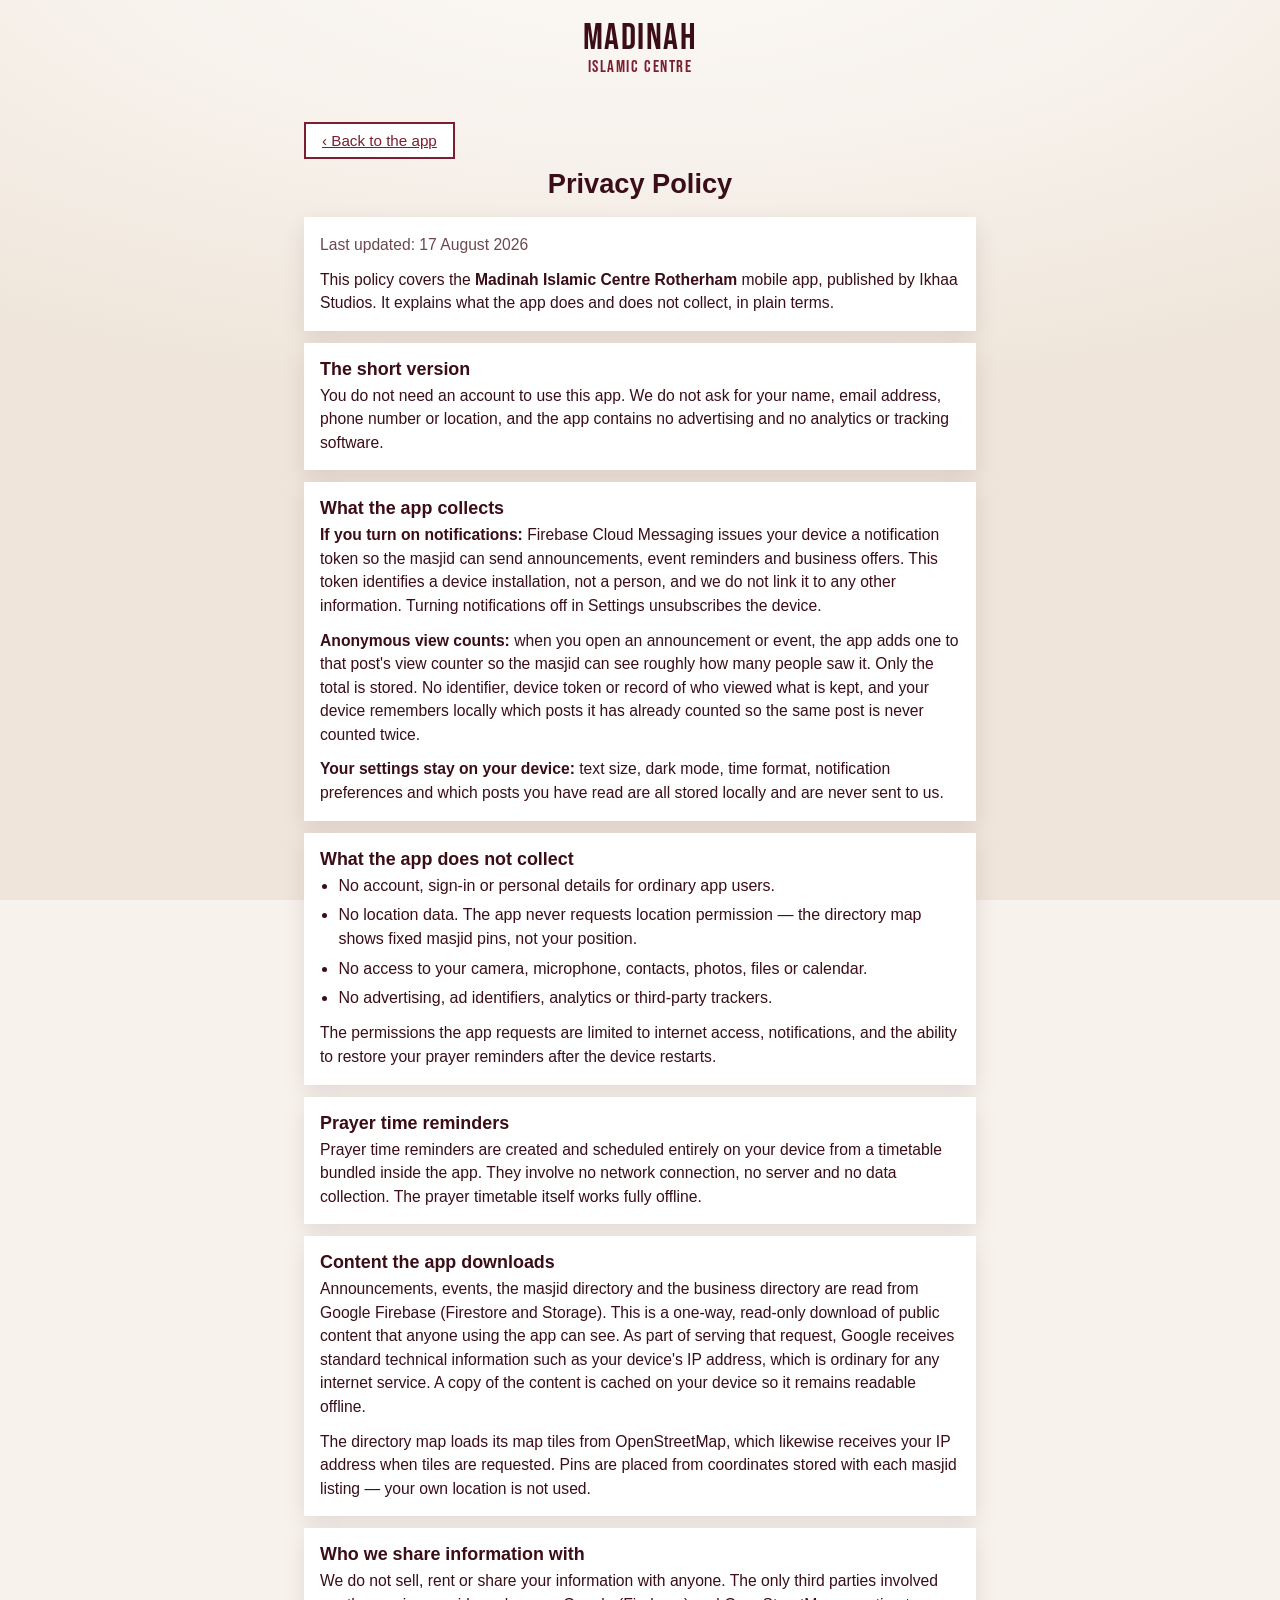
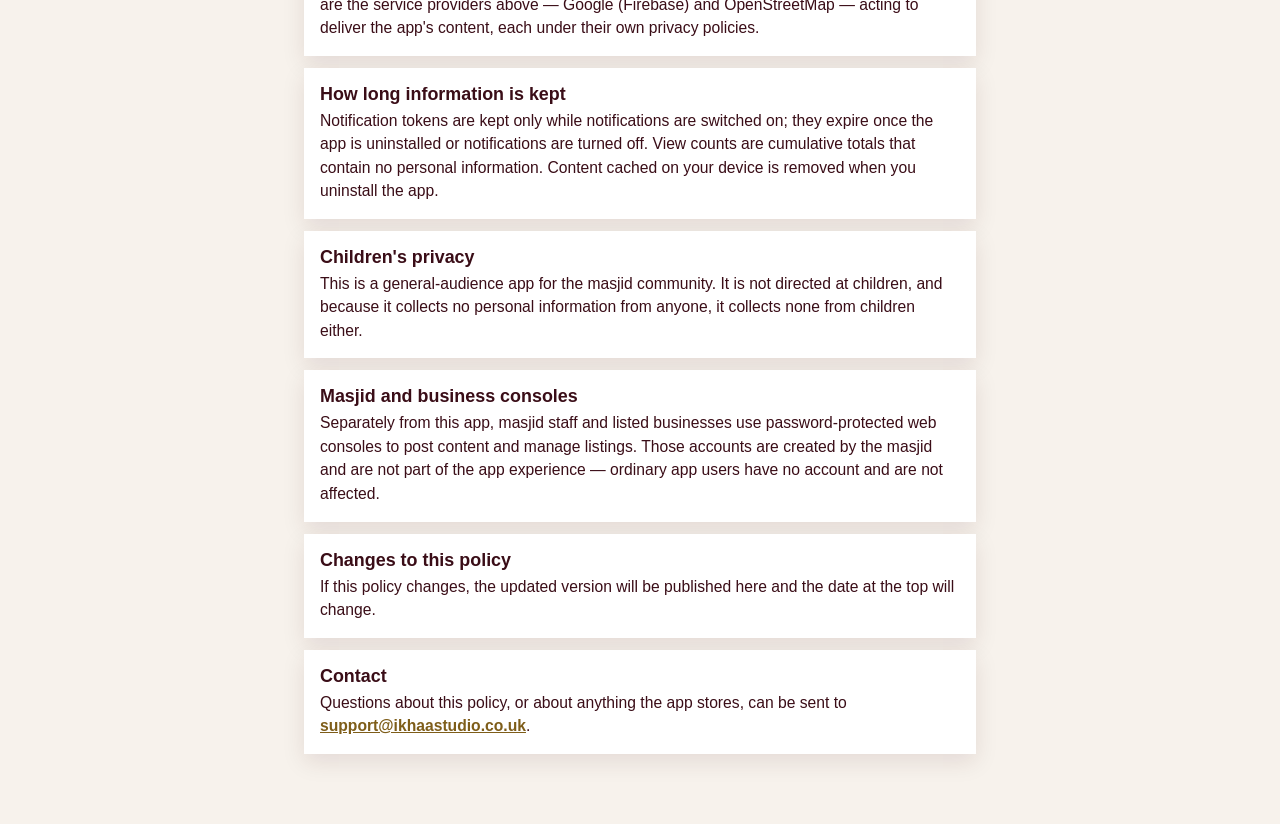
==== commit 21a78594: "Show the masjid's name in the header logo Co-Authored-By: Claude Opus 5.5 <noreply@anthropic.com>" ====
--- a/privacy.html
+++ b/privacy.html
@@ -6,8 +6,8 @@
 <meta name="theme-color" content="#7B1E30">
 <title>Privacy Policy — Madinah Islamic Centre Rotherham</title>
 <!-- ?v= busts stale browser/CDN caches; bump it whenever css/js change -->
-<link rel="stylesheet" href="css/theme.css?v=20261110a">
-<link rel="stylesheet" href="css/app.css?v=20261110a">
+<link rel="stylesheet" href="css/theme.css?v=20261110b">
+<link rel="stylesheet" href="css/app.css?v=20261110b">
 <style>
   /* This page is read start-to-finish rather than scanned, so it runs a
      little narrower and looser than the app's list screens. */
--- a/css/app.css
+++ b/css/app.css
@@ -40,17 +40,19 @@
 header{
   --head-top:max(20px, calc(env(safe-area-inset-top) + 8px));
   position:relative;text-align:center;padding:var(--head-top) 66px 4px;
-  min-height:calc(var(--head-top) + 62px);
+  min-height:calc(var(--head-top) + 88px);
 }
 /* The masjid's logo, top right. Rounded on purpose: it is the logo's own tile,
    not a component, so the square-corner rule does not apply. The header's
-   side padding matches the tile so the centred name can never run under it. */
+   side padding matches the tile so the centred name can never run under it.
+   Portrait, because Madinah's logo carries the masjid's name under the dome
+   and the name is part of its identity, small as it is here. */
 .brand-tile{
-  position:absolute;right:0;bottom:4px;width:58px;height:58px;padding:3px;
+  position:absolute;right:0;bottom:4px;width:58px;height:84px;padding:4px 3px;
   background:#fff;border-radius:12px;box-shadow:0 4px 14px rgba(var(--shadow-rgb),.14);
   display:flex;align-items:center;justify-content:center;
 }
-.brand-tile img{width:100%;height:auto;display:block;}
+.brand-tile img{width:100%;height:100%;object-fit:contain;display:block;}
 .mosque{
   font-size:calc(1.18rem*var(--fs));letter-spacing:.10em;text-transform:uppercase;
   font-weight:800;color:var(--ink);margin:0;line-height:1.15;
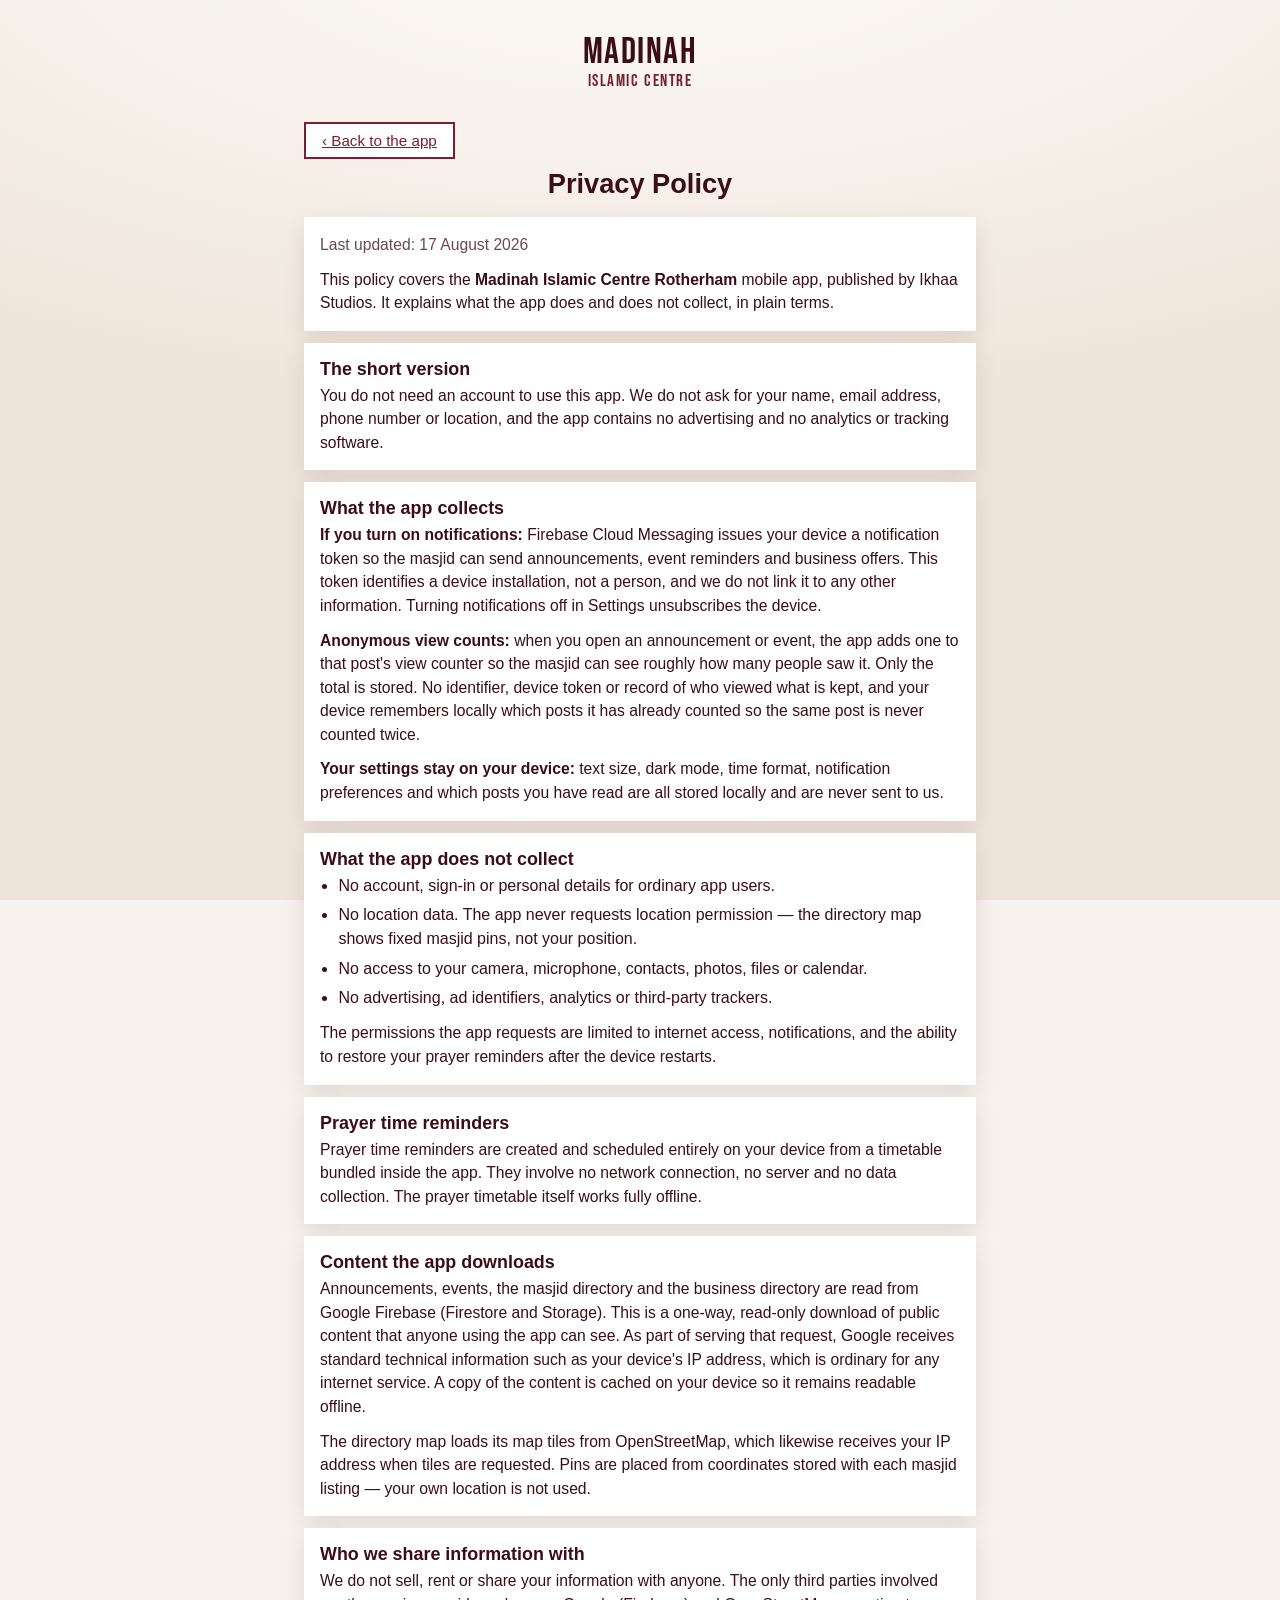
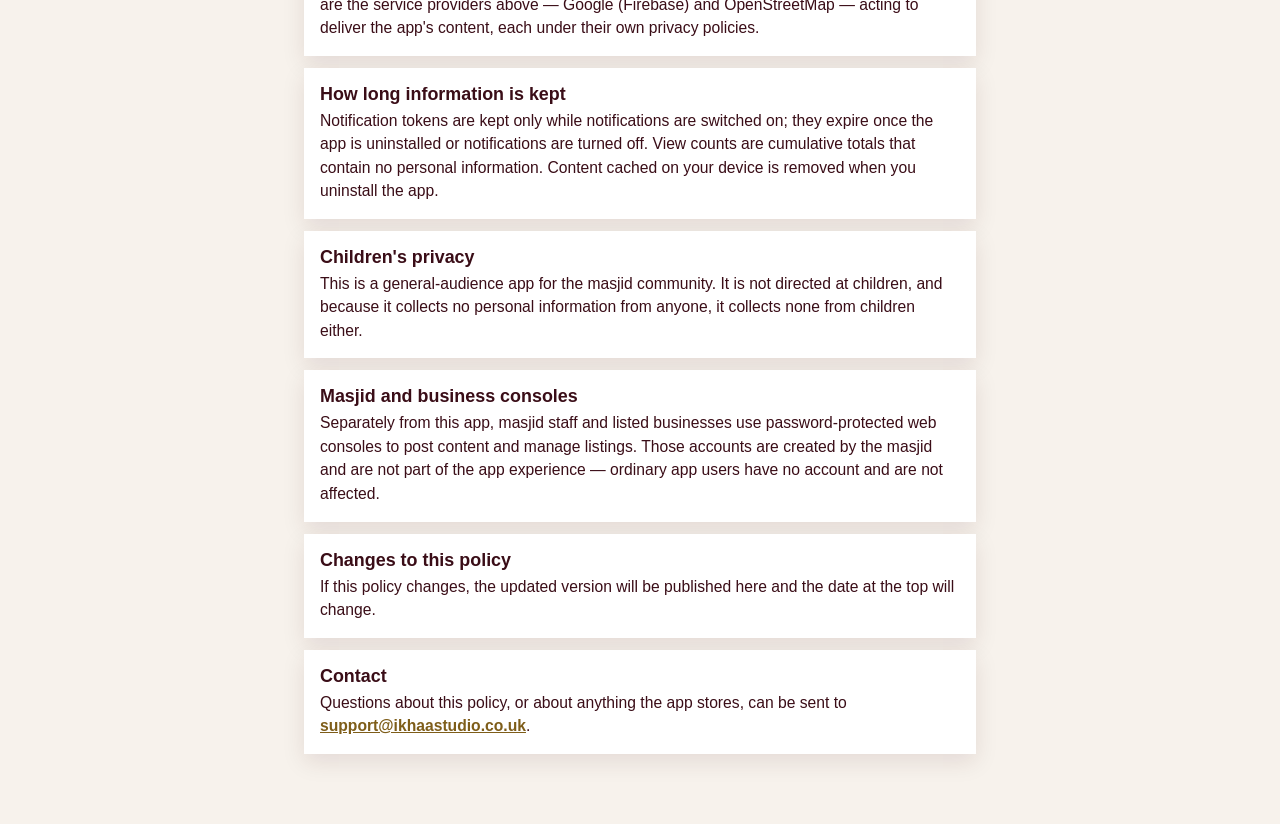
==== commit eaa3563f: "Centre the masjid's name on the logo tile Co-Authored-By: Claude Opus 5.5 <noreply@anthropic.com>" ====
--- a/privacy.html
+++ b/privacy.html
@@ -6,8 +6,8 @@
 <meta name="theme-color" content="#7B1E30">
 <title>Privacy Policy — Madinah Islamic Centre Rotherham</title>
 <!-- ?v= busts stale browser/CDN caches; bump it whenever css/js change -->
-<link rel="stylesheet" href="css/theme.css?v=20261110b">
-<link rel="stylesheet" href="css/app.css?v=20261110b">
+<link rel="stylesheet" href="css/theme.css?v=20261110d">
+<link rel="stylesheet" href="css/app.css?v=20261110d">
 <style>
   /* This page is read start-to-finish rather than scanned, so it runs a
      little narrower and looser than the app's list screens. */
--- a/css/app.css
+++ b/css/app.css
@@ -41,6 +41,9 @@
   --head-top:max(20px, calc(env(safe-area-inset-top) + 8px));
   position:relative;text-align:center;padding:var(--head-top) 66px 4px;
   min-height:calc(var(--head-top) + 88px);
+  /* The content box spans exactly the logo tile's height, so centring the
+     name in it lines the name up with the middle of the logo. */
+  display:flex;flex-direction:column;justify-content:center;
 }
 /* The masjid's logo, top right. Rounded on purpose: it is the logo's own tile,
    not a component, so the square-corner rule does not apply. The header's
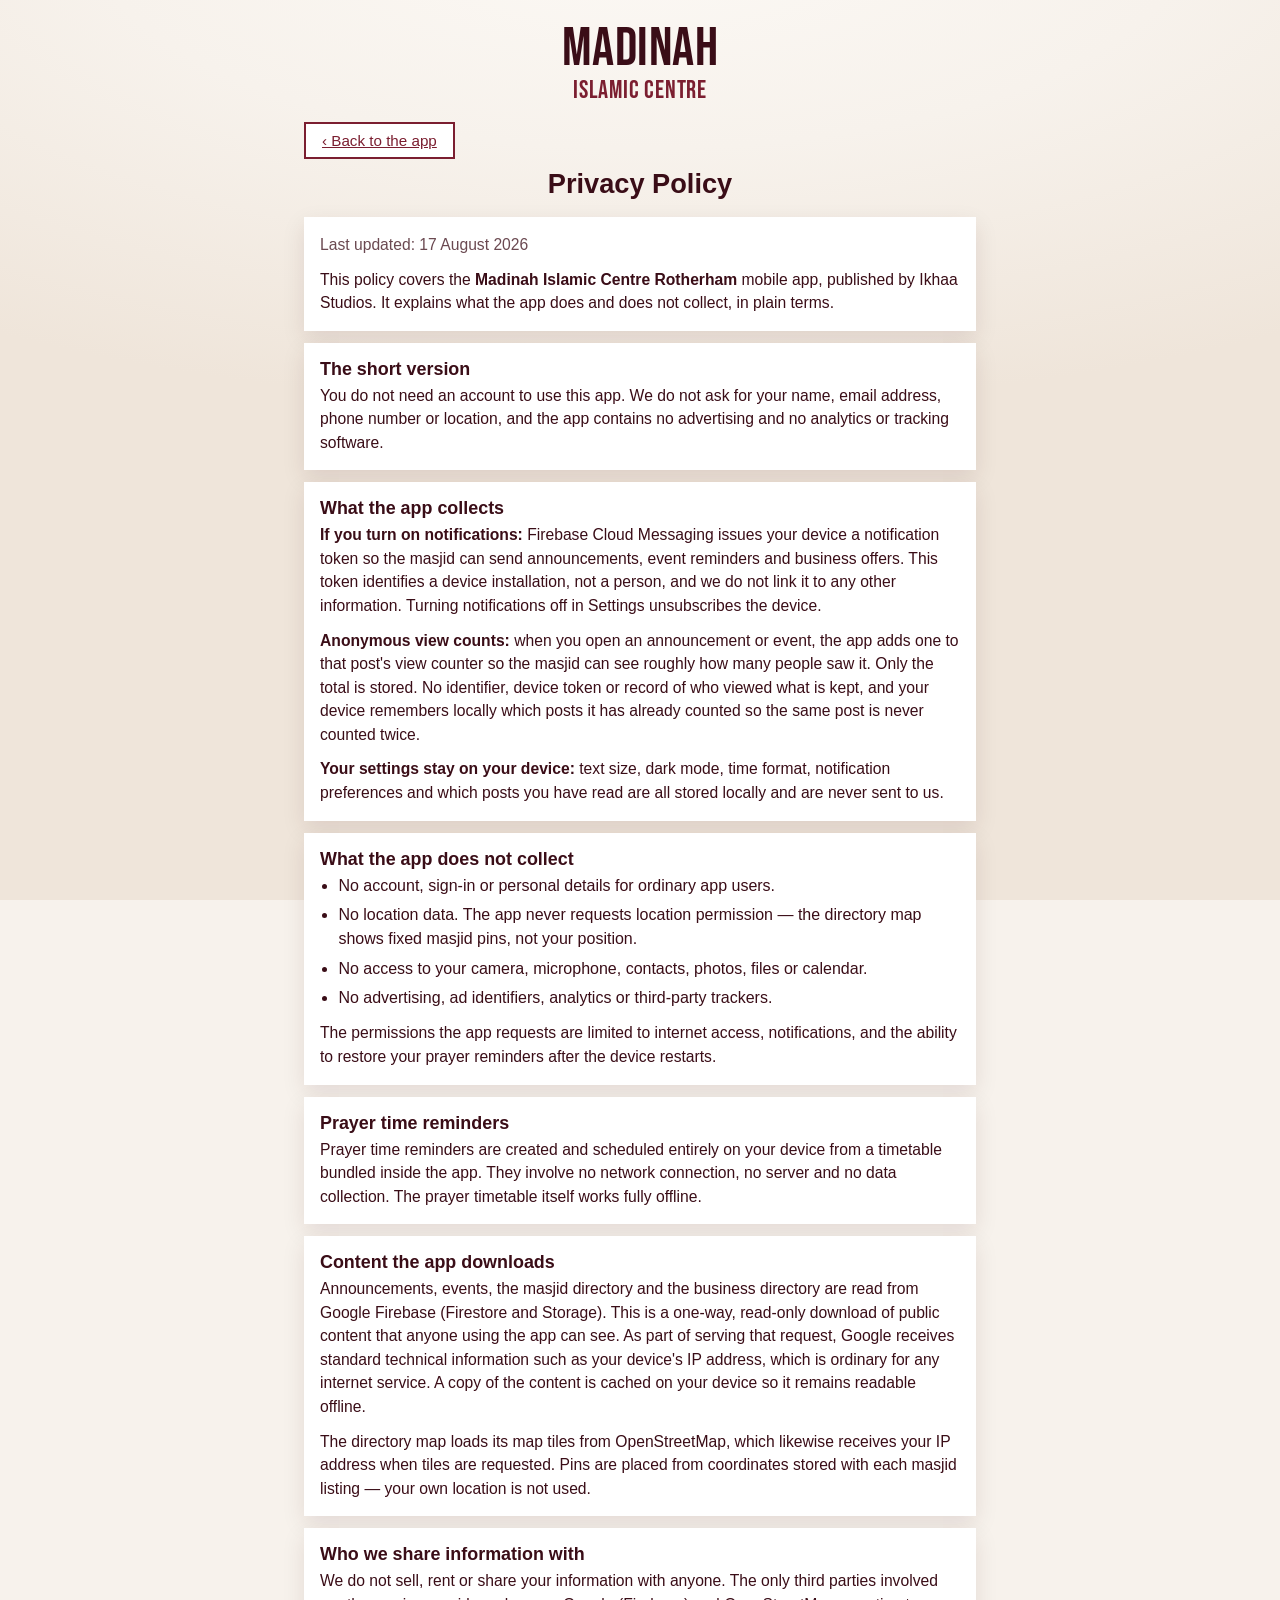
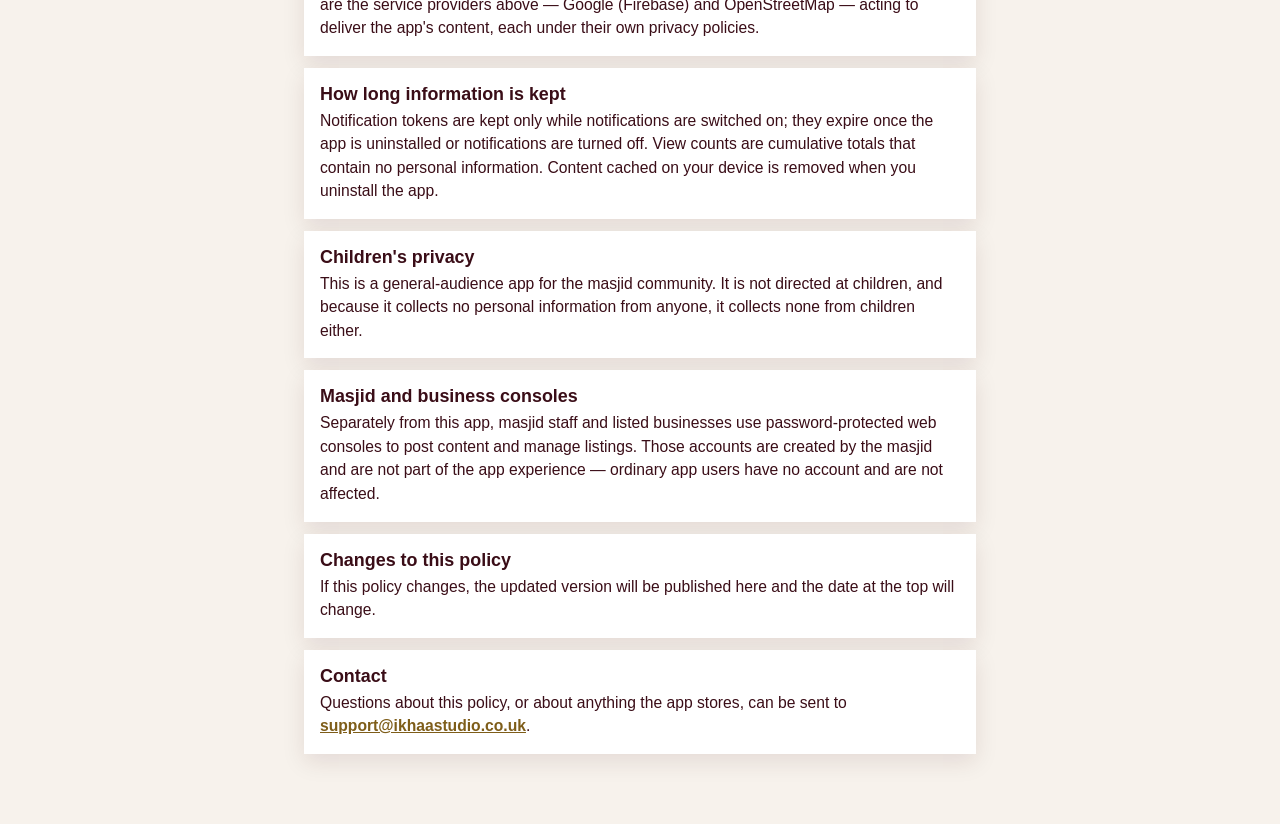
==== commit 00abff15: "Set the masjid's name larger with tighter letter spacing Co-Authored-By: Claude Opus 5.5 <noreply@an" ====
--- a/privacy.html
+++ b/privacy.html
@@ -6,8 +6,8 @@
 <meta name="theme-color" content="#7B1E30">
 <title>Privacy Policy — Madinah Islamic Centre Rotherham</title>
 <!-- ?v= busts stale browser/CDN caches; bump it whenever css/js change -->
-<link rel="stylesheet" href="css/theme.css?v=20261110d">
-<link rel="stylesheet" href="css/app.css?v=20261110d">
+<link rel="stylesheet" href="css/theme.css?v=20261110e">
+<link rel="stylesheet" href="css/app.css?v=20261110e">
 <style>
   /* This page is read start-to-finish rather than scanned, so it runs a
      little narrower and looser than the app's list screens. */
--- a/css/app.css
+++ b/css/app.css
@@ -62,17 +62,21 @@
 }
 .mosque .mosque-name{
   font-family:'Bebas Neue','Arial Narrow',sans-serif;font-weight:400;font-synthesis:none;
-  letter-spacing:.04em;line-height:1;white-space:nowrap;display:block;
-  /* Always one line: follows the text-size setting, but is capped at the
-     width left beside the logo tile (MADINAH is ~3.3em wide in this face). */
-  font-size:min(calc(2.3rem*var(--fs)), calc((min(100vw, 560px) - 170px) / 3.6));
+  letter-spacing:.01em;line-height:1;white-space:nowrap;display:block;
+  /* Always one line, capped at the width left beside the logo tile (MADINAH
+     is ~2.86em wide in this face). Like the bottom nav, the header name does
+     not grow with the text-size setting: at this size the two lines already
+     fill the logo tile's height, and growing past it pulls the name out of
+     line with the logo. */
+  font-size:min(3.45rem, calc((min(100vw, 560px) - 170px) / 2.95));
 }
 /* "ISLAMIC CENTRE" sits under the name in the same condensed capitals,
    as it does in the logo, only smaller and in the brand colour. */
 .mosque .mosque-sub{
   display:block;font-family:'Bebas Neue','Arial Narrow',sans-serif;font-weight:400;
-  letter-spacing:.09em;line-height:1;white-space:nowrap;color:var(--brand);margin-top:2px;
-  font-size:min(calc(1.05rem*var(--fs)), calc((min(100vw, 560px) - 170px) / 7.2));
+  letter-spacing:.03em;line-height:1;white-space:nowrap;color:var(--brand);margin-top:2px;
+  /* ISLAMIC CENTRE is ~5.31em wide at this tracking */
+  font-size:min(1.575rem, calc((min(100vw, 560px) - 170px) / 5.45));
 }
 .title{ font-size:calc(1.7rem*var(--fs));font-weight:800;margin:10px 0 0;line-height:1.1;color:var(--ink);text-align:center; }
 .subtitle{ color:var(--muted);text-align:center;font-weight:700;margin:6px 0 0;font-size:calc(.9rem*var(--fs)); }
